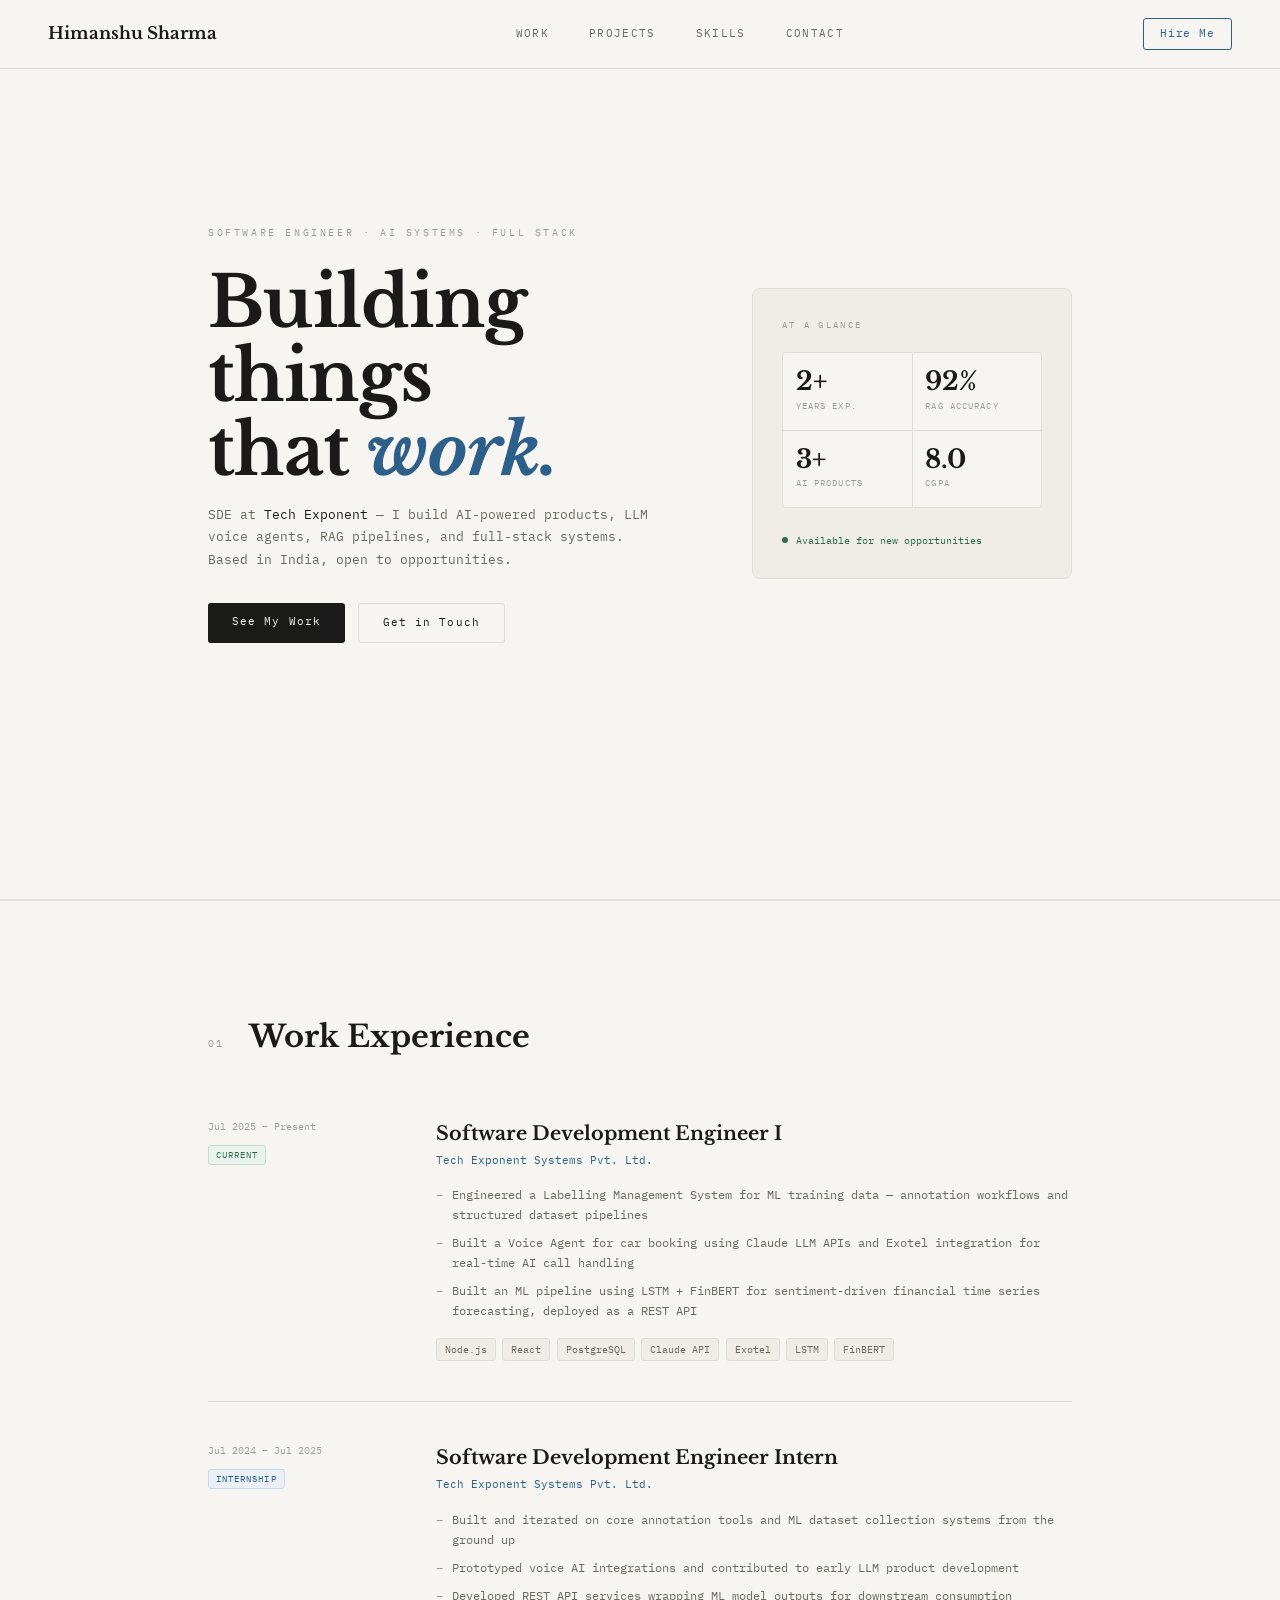
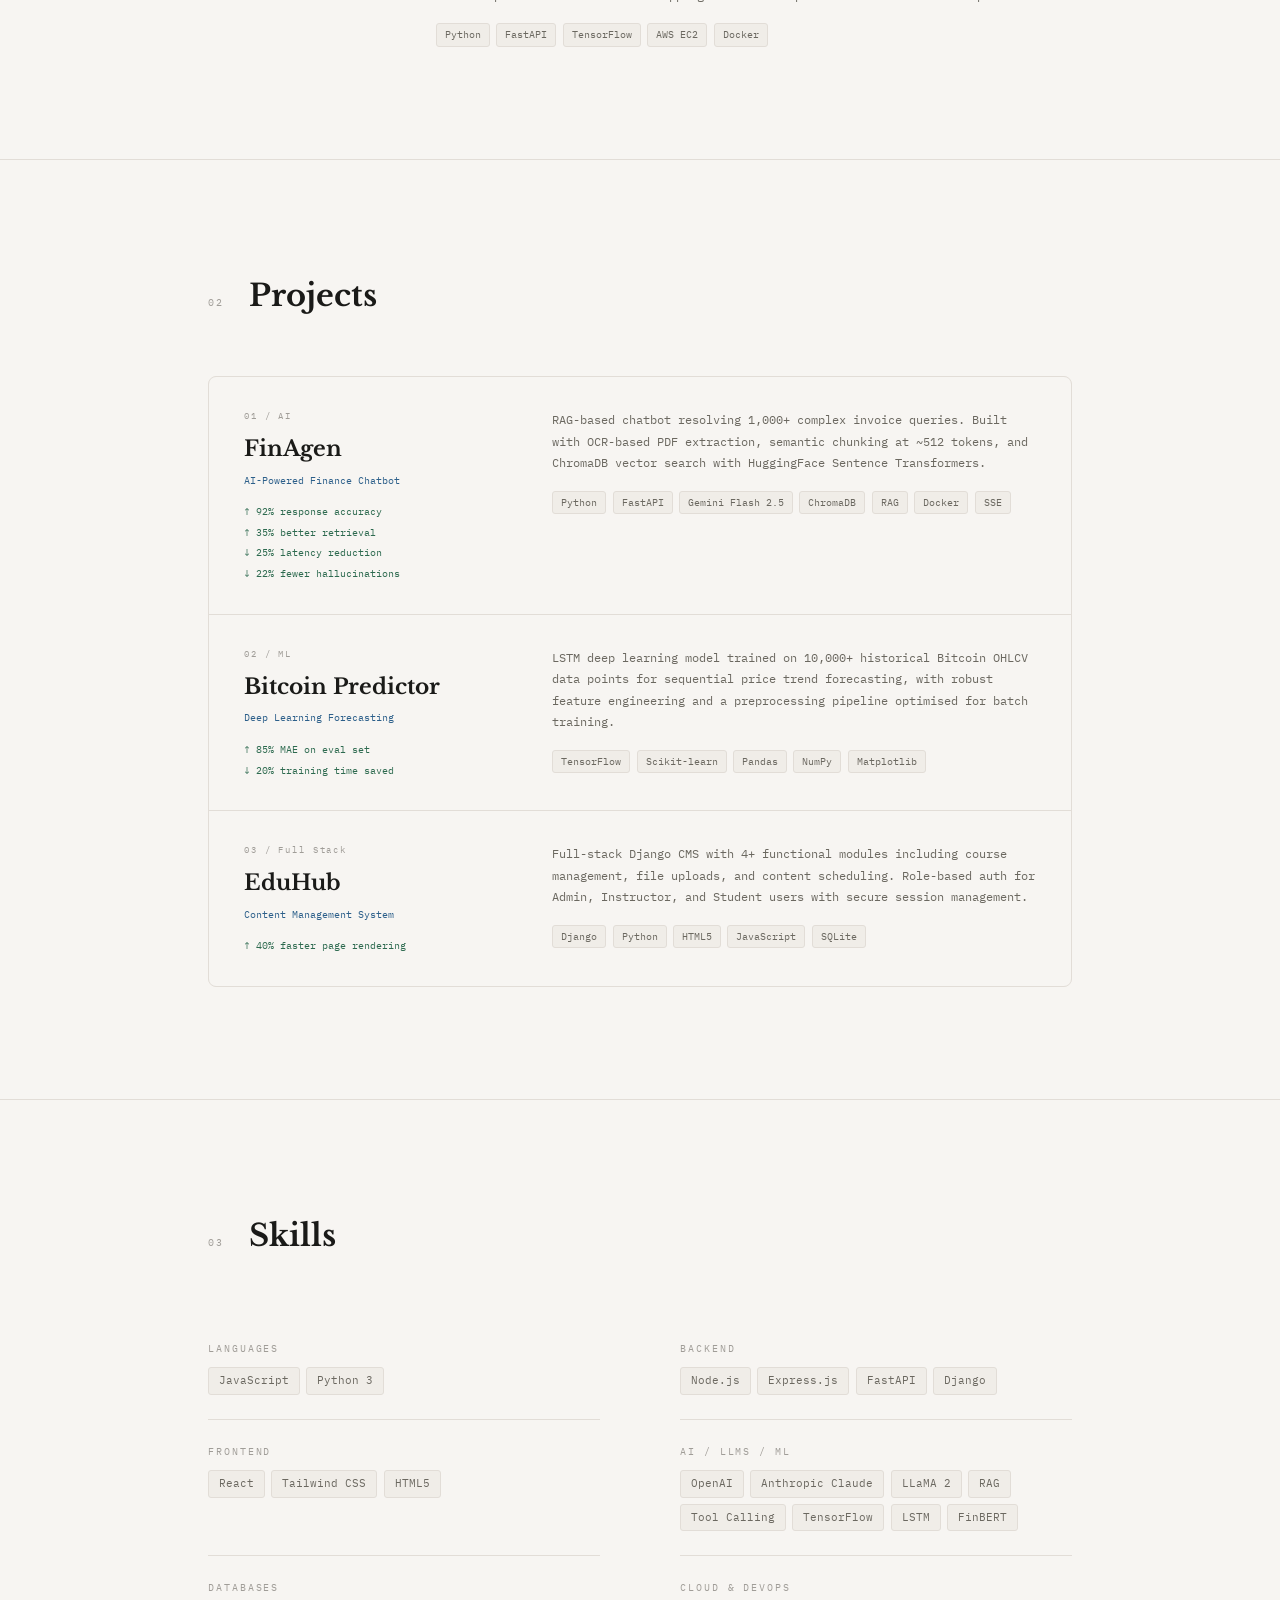
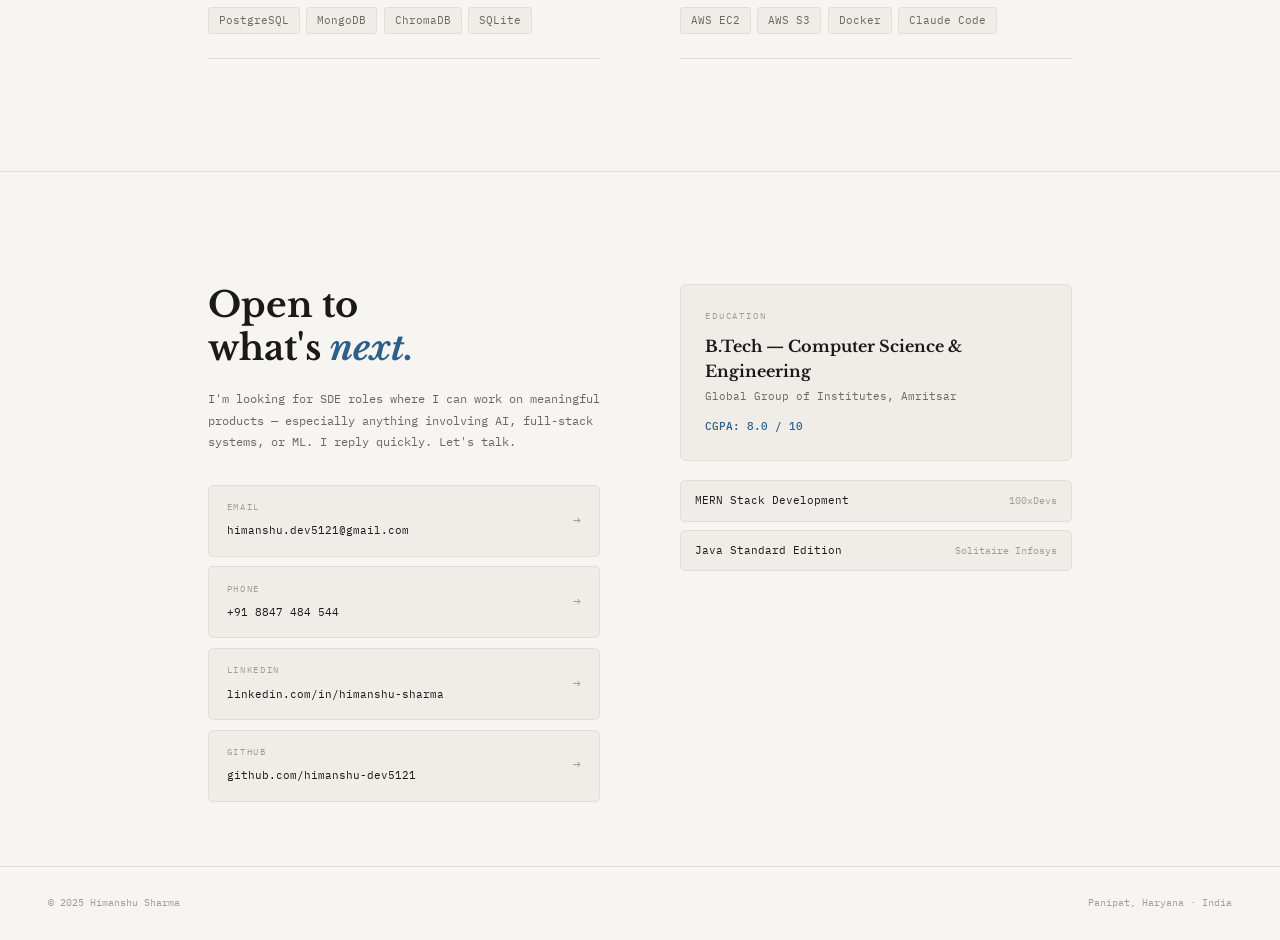
==== index.html @ 8fe8e97a "portfolio-test-release" ====
<!DOCTYPE html>
<html lang="en">
<head>
  <meta charset="UTF-8">
  <meta name="viewport" content="width=device-width, initial-scale=1.0">
  <title>Himanshu Sharma — Software Engineer</title>
  <meta name="description" content="SDE specialising in AI systems, LLM voice agents, RAG pipelines, and full-stack engineering. Based in India.">

  <!--
    ============================================================
    Stylesheets — loaded in dependency order:
      1. base.css       — tokens, reset, shared utilities
      2. animations.css — scroll-reveal
      3. nav.css
      4. hero.css
      5. experience.css
      6. projects.css
      7. skills.css
      8. contact.css    — contact section + footer
      9. responsive.css — mobile overrides (always last)
    ============================================================
  -->
  <link rel="stylesheet" href="css/base.css">
  <link rel="stylesheet" href="css/animations.css">
  <link rel="stylesheet" href="css/nav.css">
  <link rel="stylesheet" href="css/hero.css">
  <link rel="stylesheet" href="css/experience.css">
  <link rel="stylesheet" href="css/projects.css">
  <link rel="stylesheet" href="css/skills.css">
  <link rel="stylesheet" href="css/contact.css">
  <link rel="stylesheet" href="css/responsive.css">
</head>
<body>

  <!--
    ============================================================
    Page sections — each lives in its own file under sections/.
    To add or remove a section, comment out the include below
    and delete (or archive) the corresponding file.
    ============================================================
  -->

  <!-- Navigation -->
  <!-- #include sections/nav.html -->
  <nav>
    <a href="#" class="logo">Himanshu Sharma</a>
    <div class="nav-links">
      <a href="#experience">Work</a>
      <a href="#projects">Projects</a>
      <a href="#skills">Skills</a>
      <a href="#contact">Contact</a>
    </div>
    <a href="mailto:himanshu.dev5121@gmail.com" class="nav-hire">Hire Me</a>
  </nav>

  <!-- Hero -->
  <!-- #include sections/hero.html -->
  <section id="hero">
    <div class="wrap">
      <div class="hero-grid">
        <div class="hero-left">
          <div class="hero-tag">Software Engineer · AI Systems · Full Stack</div>
          <h1 class="hero-name">
            Building things<br>
            that <em>work.</em>
          </h1>
          <p class="hero-role">
            SDE at <span>Tech Exponent</span> — I build AI-powered products,
            LLM voice agents, RAG pipelines, and full-stack systems.
            Based in India, open to opportunities.
          </p>
          <div class="hero-actions">
            <a href="#projects" class="btn-fill">See My Work</a>
            <a href="#contact"  class="btn-line">Get in Touch</a>
          </div>
        </div>
        <div class="hero-right">
          <div class="hero-card">
            <div class="hc-label">At a glance</div>
            <div class="hc-stats">
              <div class="hc-stat"><div class="hc-num">2+</div><div class="hc-desc">Years Exp.</div></div>
              <div class="hc-stat"><div class="hc-num">92%</div><div class="hc-desc">RAG Accuracy</div></div>
              <div class="hc-stat"><div class="hc-num">3+</div><div class="hc-desc">AI Products</div></div>
              <div class="hc-stat"><div class="hc-num">8.0</div><div class="hc-desc">CGPA</div></div>
            </div>
            <div class="hc-status"><div class="hc-dot"></div>Available for new opportunities</div>
          </div>
        </div>
      </div>
    </div>
  </section>

  <!-- Experience -->
  <!-- #include sections/experience.html -->
  <section id="experience">
    <div class="wrap">
      <div class="section-header reveal">
        <span class="s-num">01</span>
        <h2 class="s-title">Work Experience</h2>
      </div>
      <div class="exp-list">

        <div class="exp-item reveal">
          <div class="exp-left">
            <div class="exp-period">Jul 2025 – Present</div>
            <span class="exp-badge badge-now">Current</span>
          </div>
          <div class="exp-right">
            <div class="exp-role">Software Development Engineer I</div>
            <div class="exp-company">Tech Exponent Systems Pvt. Ltd.</div>
            <ul class="exp-points">
              <li>Engineered a Labelling Management System for ML training data — annotation workflows and structured dataset pipelines</li>
              <li>Built a Voice Agent for car booking using Claude LLM APIs and Exotel integration for real-time AI call handling</li>
              <li>Built an ML pipeline using LSTM + FinBERT for sentiment-driven financial time series forecasting, deployed as a REST API</li>
            </ul>
            <div class="tag-row">
              <span class="tag">Node.js</span><span class="tag">React</span><span class="tag">PostgreSQL</span>
              <span class="tag">Claude API</span><span class="tag">Exotel</span><span class="tag">LSTM</span><span class="tag">FinBERT</span>
            </div>
          </div>
        </div>

        <div class="exp-item reveal">
          <div class="exp-left">
            <div class="exp-period">Jul 2024 – Jul 2025</div>
            <span class="exp-badge badge-prev">Internship</span>
          </div>
          <div class="exp-right">
            <div class="exp-role">Software Development Engineer Intern</div>
            <div class="exp-company">Tech Exponent Systems Pvt. Ltd.</div>
            <ul class="exp-points">
              <li>Built and iterated on core annotation tools and ML dataset collection systems from the ground up</li>
              <li>Prototyped voice AI integrations and contributed to early LLM product development</li>
              <li>Developed REST API services wrapping ML model outputs for downstream consumption</li>
            </ul>
            <div class="tag-row">
              <span class="tag">Python</span><span class="tag">FastAPI</span><span class="tag">TensorFlow</span>
              <span class="tag">AWS EC2</span><span class="tag">Docker</span>
            </div>
          </div>
        </div>

      </div>
    </div>
  </section>

  <!-- Projects -->
  <!-- #include sections/projects.html -->
  <section id="projects">
    <div class="wrap">
      <div class="section-header reveal">
        <span class="s-num">02</span>
        <h2 class="s-title">Projects</h2>
      </div>
      <div class="proj-list reveal">

        <div class="proj-item">
          <div class="proj-left">
            <div class="proj-num">01 / AI</div>
            <div class="proj-name">FinAgen</div>
            <div class="proj-type">AI-Powered Finance Chatbot</div>
            <div class="proj-metrics">
              <div class="metric">92% response accuracy</div>
              <div class="metric">35% better retrieval</div>
              <div class="metric down">25% latency reduction</div>
              <div class="metric down">22% fewer hallucinations</div>
            </div>
          </div>
          <div class="proj-right">
            <p class="proj-desc">RAG-based chatbot resolving 1,000+ complex invoice queries. Built with OCR-based PDF extraction, semantic chunking at ~512 tokens, and ChromaDB vector search with HuggingFace Sentence Transformers.</p>
            <div class="tag-row">
              <span class="tag">Python</span><span class="tag">FastAPI</span><span class="tag">Gemini Flash 2.5</span>
              <span class="tag">ChromaDB</span><span class="tag">RAG</span><span class="tag">Docker</span><span class="tag">SSE</span>
            </div>
          </div>
        </div>

        <div class="proj-item">
          <div class="proj-left">
            <div class="proj-num">02 / ML</div>
            <div class="proj-name">Bitcoin Predictor</div>
            <div class="proj-type">Deep Learning Forecasting</div>
            <div class="proj-metrics">
              <div class="metric">85% MAE on eval set</div>
              <div class="metric down">20% training time saved</div>
            </div>
          </div>
          <div class="proj-right">
            <p class="proj-desc">LSTM deep learning model trained on 10,000+ historical Bitcoin OHLCV data points for sequential price trend forecasting, with robust feature engineering and a preprocessing pipeline optimised for batch training.</p>
            <div class="tag-row">
              <span class="tag">TensorFlow</span><span class="tag">Scikit-learn</span>
              <span class="tag">Pandas</span><span class="tag">NumPy</span><span class="tag">Matplotlib</span>
            </div>
          </div>
        </div>

        <div class="proj-item">
          <div class="proj-left">
            <div class="proj-num">03 / Full Stack</div>
            <div class="proj-name">EduHub</div>
            <div class="proj-type">Content Management System</div>
            <div class="proj-metrics">
              <div class="metric">40% faster page rendering</div>
            </div>
          </div>
          <div class="proj-right">
            <p class="proj-desc">Full-stack Django CMS with 4+ functional modules including course management, file uploads, and content scheduling. Role-based auth for Admin, Instructor, and Student users with secure session management.</p>
            <div class="tag-row">
              <span class="tag">Django</span><span class="tag">Python</span>
              <span class="tag">HTML5</span><span class="tag">JavaScript</span><span class="tag">SQLite</span>
            </div>
          </div>
        </div>

      </div>
    </div>
  </section>

  <!-- Skills -->
  <!-- #include sections/skills.html -->
  <section id="skills">
    <div class="wrap">
      <div class="section-header reveal">
        <span class="s-num">03</span>
        <h2 class="s-title">Skills</h2>
      </div>
      <div class="skills-grid reveal">
        <div class="skill-group">
          <div class="sg-cat">Languages</div>
          <div class="sg-items"><span class="sg-item">JavaScript</span><span class="sg-item">Python 3</span></div>
        </div>
        <div class="skill-group">
          <div class="sg-cat">Backend</div>
          <div class="sg-items"><span class="sg-item">Node.js</span><span class="sg-item">Express.js</span><span class="sg-item">FastAPI</span><span class="sg-item">Django</span></div>
        </div>
        <div class="skill-group">
          <div class="sg-cat">Frontend</div>
          <div class="sg-items"><span class="sg-item">React</span><span class="sg-item">Tailwind CSS</span><span class="sg-item">HTML5</span></div>
        </div>
        <div class="skill-group">
          <div class="sg-cat">AI / LLMs / ML</div>
          <div class="sg-items"><span class="sg-item">OpenAI</span><span class="sg-item">Anthropic Claude</span><span class="sg-item">LLaMA 2</span><span class="sg-item">RAG</span><span class="sg-item">Tool Calling</span><span class="sg-item">TensorFlow</span><span class="sg-item">LSTM</span><span class="sg-item">FinBERT</span></div>
        </div>
        <div class="skill-group">
          <div class="sg-cat">Databases</div>
          <div class="sg-items"><span class="sg-item">PostgreSQL</span><span class="sg-item">MongoDB</span><span class="sg-item">ChromaDB</span><span class="sg-item">SQLite</span></div>
        </div>
        <div class="skill-group">
          <div class="sg-cat">Cloud &amp; DevOps</div>
          <div class="sg-items"><span class="sg-item">AWS EC2</span><span class="sg-item">AWS S3</span><span class="sg-item">Docker</span><span class="sg-item">Claude Code</span></div>
        </div>
      </div>
    </div>
  </section>

  <!-- Contact -->
  <!-- #include sections/contact.html -->
  <section id="contact">
    <div class="wrap">
      <div class="contact-grid">

        <div class="contact-left reveal">
          <h2>Open to<br>what's <em>next.</em></h2>
          <p>I'm looking for SDE roles where I can work on meaningful products — especially anything involving AI, full-stack systems, or ML. I reply quickly. Let's talk.</p>
          <div class="contact-links">
            <a href="mailto:himanshu.dev5121@gmail.com" class="clink">
              <div class="clink-left"><div><span class="clink-label">Email</span><span class="clink-val">himanshu.dev5121@gmail.com</span></div></div>
              <span class="clink-arr">→</span>
            </a>
            <a href="tel:+918847484544" class="clink">
              <div class="clink-left"><div><span class="clink-label">Phone</span><span class="clink-val">+91 8847 484 544</span></div></div>
              <span class="clink-arr">→</span>
            </a>
            <a href="https://linkedin.com/in/himanshu-sharma" target="_blank" rel="noopener" class="clink">
              <div class="clink-left"><div><span class="clink-label">LinkedIn</span><span class="clink-val">linkedin.com/in/himanshu-sharma</span></div></div>
              <span class="clink-arr">→</span>
            </a>
            <a href="https://github.com/himanshu-dev5121" target="_blank" rel="noopener" class="clink">
              <div class="clink-left"><div><span class="clink-label">GitHub</span><span class="clink-val">github.com/himanshu-dev5121</span></div></div>
              <span class="clink-arr">→</span>
            </a>
          </div>
        </div>

        <div class="contact-right reveal">
          <div class="edu-block">
            <div class="edu-tag">Education</div>
            <div class="edu-deg">B.Tech — Computer Science &amp; Engineering</div>
            <div class="edu-inst">Global Group of Institutes, Amritsar</div>
            <div class="edu-gpa">CGPA: 8.0 / 10</div>
          </div>
          <div class="certs">
            <div class="cert"><span class="cert-name">MERN Stack Development</span><span class="cert-org">100xDevs</span></div>
            <div class="cert"><span class="cert-name">Java Standard Edition</span><span class="cert-org">Solitaire Infosys</span></div>
          </div>
        </div>

      </div>
    </div>
  </section>

  <!-- Footer -->
  <footer>
    <span class="footer-l">© 2025 Himanshu Sharma</span>
    <span class="footer-r">Panipat, Haryana · India</span>
  </footer>

  <!--
    ============================================================
    Scripts — deferred so they run after DOM is parsed.
    Add new modules here as <script defer src="js/..."></script>
    ============================================================
  -->
  <script defer src="js/scroll-reveal.js"></script>

</body>
</html>
---- css/base.css ----
/* ============================================================
   base.css — CSS custom properties, reset, typography base
   ============================================================ */

@import url('https://fonts.googleapis.com/css2?family=Libre+Baskerville:ital,wght@0,400;0,700;1,400&family=IBM+Plex+Mono:wght@300;400;500&display=swap');

/* ── TOKENS ── */
:root {
  /* Palette */
  --bg:           #f7f5f2;
  --surface:      #f0ede8;
  --border:       #e2ddd7;
  --text:         #1a1a18;
  --text-mid:     #6b6860;
  --text-dim:     #a09d98;
  --accent:       #2c5f8a;
  --accent-light: #eaf0f6;
  --green:        #2d6a4f;

  /* Typography */
  --serif: 'Libre Baskerville', Georgia, serif;
  --mono:  'IBM Plex Mono', monospace;
}

/* ── RESET ── */
*, *::before, *::after {
  margin: 0;
  padding: 0;
  box-sizing: border-box;
}

/* ── BASE ── */
html {
  scroll-behavior: smooth;
}

body {
  background:  var(--bg);
  color:       var(--text);
  font-family: var(--mono);
  font-size:   15px;
  line-height: 1.6;
}

/* ── SHARED LAYOUT ── */
.wrap {
  max-width: 960px;
  margin:    0 auto;
  padding:   0 3rem;
}

section {
  padding: 7rem 0;
}

section + section {
  border-top: 1px solid var(--border);
}

/* ── SHARED SECTION HEADER ── */
.section-header {
  display:       flex;
  align-items:   baseline;
  gap:           1.5rem;
  margin-bottom: 3.5rem;
}

.s-num {
  font-size:      0.6rem;
  color:          var(--text-dim);
  letter-spacing: 0.25em;
}

.s-title {
  font-family: var(--serif);
  font-size:   1.9rem;
  font-weight: 700;
  color:       var(--text);
}

/* ── SHARED TAGS ── */
.tag-row {
  display:    flex;
  flex-wrap:  wrap;
  gap:        0.4rem;
  margin-top: 1.1rem;
}

.tag {
  font-size:    0.6rem;
  padding:      3px 8px;
  background:   var(--surface);
  border:       1px solid var(--border);
  border-radius: 3px;
  color:        var(--text-mid);
}

/* ── SHARED BUTTONS ── */
.btn-fill {
  background:     var(--text);
  color:          var(--bg);
  padding:        0.65rem 1.5rem;
  font-family:    var(--mono);
  font-size:      0.68rem;
  letter-spacing: 0.1em;
  border:         none;
  border-radius:  3px;
  cursor:         pointer;
  text-decoration: none;
  transition:     opacity 0.2s;
}

.btn-fill:hover { opacity: 0.8; }

.btn-line {
  background:     transparent;
  color:          var(--text);
  padding:        0.65rem 1.5rem;
  font-family:    var(--mono);
  font-size:      0.68rem;
  letter-spacing: 0.1em;
  border:         1px solid var(--border);
  border-radius:  3px;
  cursor:         pointer;
  text-decoration: none;
  transition:     border-color 0.2s;
}

.btn-line:hover { border-color: var(--text); }
---- css/animations.css ----
/* ============================================================
   animations.css — Scroll-reveal and transition utilities
   ============================================================ */

/* ── REVEAL ON SCROLL ── */
/* Initial hidden state — added in HTML via class="reveal" */
.reveal {
  opacity:    0;
  transform:  translateY(16px);
  transition: opacity 0.55s ease, transform 0.55s ease;
}

/* JS adds .show when element enters viewport */
.reveal.show {
  opacity:   1;
  transform: none;
}
---- css/nav.css ----
/* ============================================================
   nav.css — Fixed top navigation bar
   ============================================================ */

nav {
  position:        fixed;
  top:             0;
  left:            0;
  right:           0;
  z-index:         100;
  background:      rgba(247, 245, 242, 0.92);
  backdrop-filter: blur(8px);
  border-bottom:   1px solid var(--border);
  display:         flex;
  align-items:     center;
  justify-content: space-between;
  padding:         1.1rem 3rem;
}

.logo {
  font-family:     var(--serif);
  font-size:       1.05rem;
  font-weight:     700;
  color:           var(--text);
  text-decoration: none;
}

.nav-links {
  display:     flex;
  gap:         2.5rem;
  align-items: center;
}

.nav-links a {
  font-size:       0.7rem;
  color:           var(--text-mid);
  text-decoration: none;
  letter-spacing:  0.12em;
  text-transform:  uppercase;
  transition:      color 0.2s;
}

.nav-links a:hover { color: var(--text); }

.nav-hire {
  font-size:       0.7rem;
  color:           var(--accent);
  border:          1px solid var(--accent);
  padding:         0.4rem 1rem;
  border-radius:   3px;
  text-decoration: none;
  letter-spacing:  0.08em;
  transition:      all 0.2s;
}

.nav-hire:hover {
  background: var(--accent);
  color:      white;
}
---- css/hero.css ----
/* ============================================================
   hero.css — Full-viewport hero section
   ============================================================ */

#hero {
  min-height:   100vh;
  display:      flex;
  align-items:  center;
  padding-top:  5rem;
  border-bottom: 1px solid var(--border);
}

.hero-grid {
  display:               grid;
  grid-template-columns: 1fr 320px;
  gap:                   5rem;
  align-items:           center;
  width:                 100%;
}

/* ── LEFT ── */
.hero-tag {
  font-size:      0.65rem;
  letter-spacing: 0.25em;
  color:          var(--text-dim);
  text-transform: uppercase;
  margin-bottom:  1.6rem;
}

.hero-name {
  font-family:    var(--serif);
  font-size:      clamp(2.8rem, 5.5vw, 4.5rem);
  font-weight:    700;
  line-height:    1.05;
  letter-spacing: -0.01em;
  margin-bottom:  1rem;
}

.hero-name em {
  font-style: italic;
  color:      var(--accent);
}

.hero-role {
  font-size:     0.82rem;
  color:         var(--text-mid);
  margin-bottom: 2rem;
  line-height:   1.7;
  max-width:     440px;
}

.hero-role span { color: var(--text); }

.hero-actions {
  display: flex;
  gap:     0.8rem;
}

/* ── RIGHT CARD ── */
.hero-card {
  background:    var(--surface);
  border:        1px solid var(--border);
  border-radius: 8px;
  padding:       1.8rem;
}

.hc-label {
  font-size:      0.58rem;
  letter-spacing: 0.25em;
  text-transform: uppercase;
  color:          var(--text-dim);
  margin-bottom:  1.2rem;
}

.hc-stats {
  display:               grid;
  grid-template-columns: 1fr 1fr;
  gap:                   1px;
  background:            var(--border);
  border:                1px solid var(--border);
  border-radius:         4px;
  overflow:              hidden;
  margin-bottom:         1.5rem;
}

.hc-stat {
  background: var(--bg);
  padding:    1rem 0.8rem;
}

.hc-num {
  font-family: var(--serif);
  font-size:   1.6rem;
  font-weight: 700;
  color:       var(--text);
  line-height: 1;
}

.hc-desc {
  font-size:      0.58rem;
  color:          var(--text-dim);
  letter-spacing: 0.12em;
  text-transform: uppercase;
  margin-top:     0.25rem;
}

.hc-status {
  display:     flex;
  align-items: center;
  gap:         0.5rem;
  font-size:   0.65rem;
  color:       var(--green);
}

.hc-dot {
  width:         6px;
  height:        6px;
  border-radius: 50%;
  background:    var(--green);
  flex-shrink:   0;
}
---- css/experience.css ----
/* ============================================================
   experience.css — Work experience section
   ============================================================ */

.exp-list {
  display:        flex;
  flex-direction: column;
}

.exp-item {
  display:               grid;
  grid-template-columns: 180px 1fr;
  gap:                   3rem;
  padding:               2.5rem 0;
  border-bottom:         1px solid var(--border);
}

.exp-item:first-child { padding-top: 0; }

.exp-item:last-child {
  border-bottom:  none;
  padding-bottom: 0;
}

/* ── LEFT ── */
.exp-period {
  font-size:     0.65rem;
  color:         var(--text-dim);
  margin-bottom: 0.4rem;
}

.exp-badge {
  display:        inline-block;
  font-size:      0.55rem;
  padding:        2px 7px;
  border-radius:  3px;
  letter-spacing: 0.12em;
  text-transform: uppercase;
}

.badge-now {
  background: #eaf3ee;
  color:      var(--green);
  border:     1px solid #c3dece;
}

.badge-prev {
  background: var(--accent-light);
  color:      var(--accent);
  border:     1px solid #c8d9e8;
}

/* ── RIGHT ── */
.exp-role {
  font-family:   var(--serif);
  font-size:     1.2rem;
  font-weight:   700;
  margin-bottom: 0.2rem;
}

.exp-company {
  font-size:     0.7rem;
  color:         var(--accent);
  margin-bottom: 1rem;
}

.exp-points {
  list-style:     none;
  display:        flex;
  flex-direction: column;
  gap:            0.55rem;
}

.exp-points li {
  font-size:    0.74rem;
  color:        var(--text-mid);
  padding-left: 1rem;
  position:     relative;
  line-height:  1.65;
}

.exp-points li::before {
  content:  '–';
  position: absolute;
  left:     0;
  color:    var(--text-dim);
}
---- css/projects.css ----
/* ============================================================
   projects.css — Projects showcase section
   ============================================================ */

.proj-list {
  display:        flex;
  flex-direction: column;
  gap:            1px;
  background:     var(--border);
  border:         1px solid var(--border);
  border-radius:  8px;
  overflow:       hidden;
}

.proj-item {
  background:            var(--bg);
  padding:               2rem 2.2rem;
  display:               grid;
  grid-template-columns: 260px 1fr;
  gap:                   3rem;
  align-items:           start;
  transition:            background 0.2s;
  cursor:                default;
}

.proj-item:hover { background: var(--surface); }

/* ── LEFT ── */
.proj-num {
  font-size:      0.58rem;
  color:          var(--text-dim);
  letter-spacing: 0.2em;
  margin-bottom:  0.5rem;
}

.proj-name {
  font-family:   var(--serif);
  font-size:     1.35rem;
  font-weight:   700;
  margin-bottom: 0.3rem;
}

.proj-type {
  font-size:     0.65rem;
  color:         var(--accent);
  margin-bottom: 1rem;
}

.proj-metrics {
  display:        flex;
  flex-direction: column;
  gap:            0.3rem;
}

.metric {
  font-size: 0.62rem;
  color:     var(--green);
}

.metric::before     { content: '↑ '; }
.metric.down::before { content: '↓ '; }

/* ── RIGHT ── */
.proj-desc {
  font-size:     0.76rem;
  color:         var(--text-mid);
  line-height:   1.75;
  margin-bottom: 1rem;
}
---- css/skills.css ----
/* ============================================================
   skills.css — Skills grid section
   ============================================================ */

.skills-grid {
  display:               grid;
  grid-template-columns: 1fr 1fr;
  gap:                   0 5rem;
}

.skill-group {
  padding:       1.5rem 0;
  border-bottom: 1px solid var(--border);
}

.sg-cat {
  font-size:      0.6rem;
  letter-spacing: 0.2em;
  text-transform: uppercase;
  color:          var(--text-dim);
  margin-bottom:  0.7rem;
}

.sg-items {
  display:   flex;
  flex-wrap: wrap;
  gap:       0.4rem;
}

.sg-item {
  font-size:     0.68rem;
  color:         var(--text-mid);
  padding:       4px 10px;
  background:    var(--surface);
  border:        1px solid var(--border);
  border-radius: 3px;
  transition:    color 0.2s, border-color 0.2s;
}

.sg-item:hover {
  color:        var(--text);
  border-color: var(--text-mid);
}
---- css/contact.css ----
/* ============================================================
   contact.css — Contact section & footer
   ============================================================ */

/* ── SECTION ── */
#contact { padding-bottom: 4rem; }

.contact-grid {
  display:               grid;
  grid-template-columns: 1fr 1fr;
  gap:                   5rem;
  align-items:           start;
}

/* ── LEFT ── */
.contact-left h2 {
  font-family:   var(--serif);
  font-size:     2.2rem;
  font-weight:   700;
  line-height:   1.2;
  margin-bottom: 1.2rem;
}

.contact-left h2 em {
  font-style: italic;
  color:       var(--accent);
}

.contact-left p {
  font-size:     0.75rem;
  color:         var(--text-mid);
  line-height:   1.8;
  margin-bottom: 2rem;
}

.contact-links {
  display:        flex;
  flex-direction: column;
  gap:            0.6rem;
}

.clink {
  display:         flex;
  align-items:     center;
  justify-content: space-between;
  padding:         0.9rem 1.1rem;
  background:      var(--surface);
  border:          1px solid var(--border);
  border-radius:   5px;
  text-decoration: none;
  color:           var(--text);
  transition:      border-color 0.2s;
}

.clink:hover { border-color: var(--text-mid); }

.clink-left {
  display:     flex;
  align-items: center;
  gap:         0.8rem;
}

.clink-label {
  font-size:      0.58rem;
  letter-spacing: 0.18em;
  text-transform: uppercase;
  color:          var(--text-dim);
  display:        block;
  margin-bottom:  0.15rem;
}

.clink-val {
  font-size: 0.7rem;
  color:     var(--text);
}

.clink-arr {
  font-size:  0.8rem;
  color:      var(--text-dim);
  transition: transform 0.2s, color 0.2s;
}

.clink:hover .clink-arr {
  color:     var(--accent);
  transform: translateX(3px);
}

/* ── RIGHT ── */
.edu-block {
  padding:       1.5rem;
  background:    var(--surface);
  border:        1px solid var(--border);
  border-radius: 6px;
  margin-bottom: 1.2rem;
}

.edu-tag {
  font-size:      0.58rem;
  letter-spacing: 0.2em;
  text-transform: uppercase;
  color:          var(--text-dim);
  margin-bottom:  0.6rem;
}

.edu-deg {
  font-family:   var(--serif);
  font-size:     1rem;
  font-weight:   700;
  margin-bottom: 0.2rem;
}

.edu-inst {
  font-size:     0.68rem;
  color:         var(--text-mid);
  margin-bottom: 0.8rem;
}

.edu-gpa {
  font-size:   0.68rem;
  color:       var(--accent);
  font-weight: 500;
}

.certs {
  display:        flex;
  flex-direction: column;
  gap:            0.5rem;
}

.cert {
  display:         flex;
  justify-content: space-between;
  align-items:     center;
  padding:         0.7rem 0.9rem;
  background:      var(--surface);
  border:          1px solid var(--border);
  border-radius:   5px;
}

.cert-name {
  font-size: 0.68rem;
  color:     var(--text);
}

.cert-org {
  font-size: 0.6rem;
  color:     var(--text-dim);
}

/* ── FOOTER ── */
footer {
  border-top:      1px solid var(--border);
  padding:         1.8rem 3rem;
  display:         flex;
  justify-content: space-between;
  align-items:     center;
  max-width:       100%;
}

.footer-l,
.footer-r {
  font-size: 0.62rem;
  color:     var(--text-dim);
}
---- css/responsive.css ----
/* ============================================================
   responsive.css — Mobile / small-screen overrides
   All breakpoints in one place for easy maintenance.
   ============================================================ */

@media (max-width: 800px) {

  /* Nav */
  nav { padding: 1rem 1.5rem; }

  /* Layout */
  .wrap { padding: 0 1.5rem; }

  /* Hero */
  .hero-grid { grid-template-columns: 1fr; }
  .hero-card { display: none; }

  /* Experience */
  .exp-item {
    grid-template-columns: 1fr;
    gap:                   0.8rem;
  }

  /* Projects */
  .proj-item {
    grid-template-columns: 1fr;
    gap:                   0.8rem;
  }

  /* Skills */
  .skills-grid { grid-template-columns: 1fr; }

  /* Contact */
  .contact-grid {
    grid-template-columns: 1fr;
    gap:                   3rem;
  }

  /* Footer */
  footer {
    padding:        1.5rem;
    flex-direction: column;
    gap:            0.4rem;
    text-align:     center;
  }
}
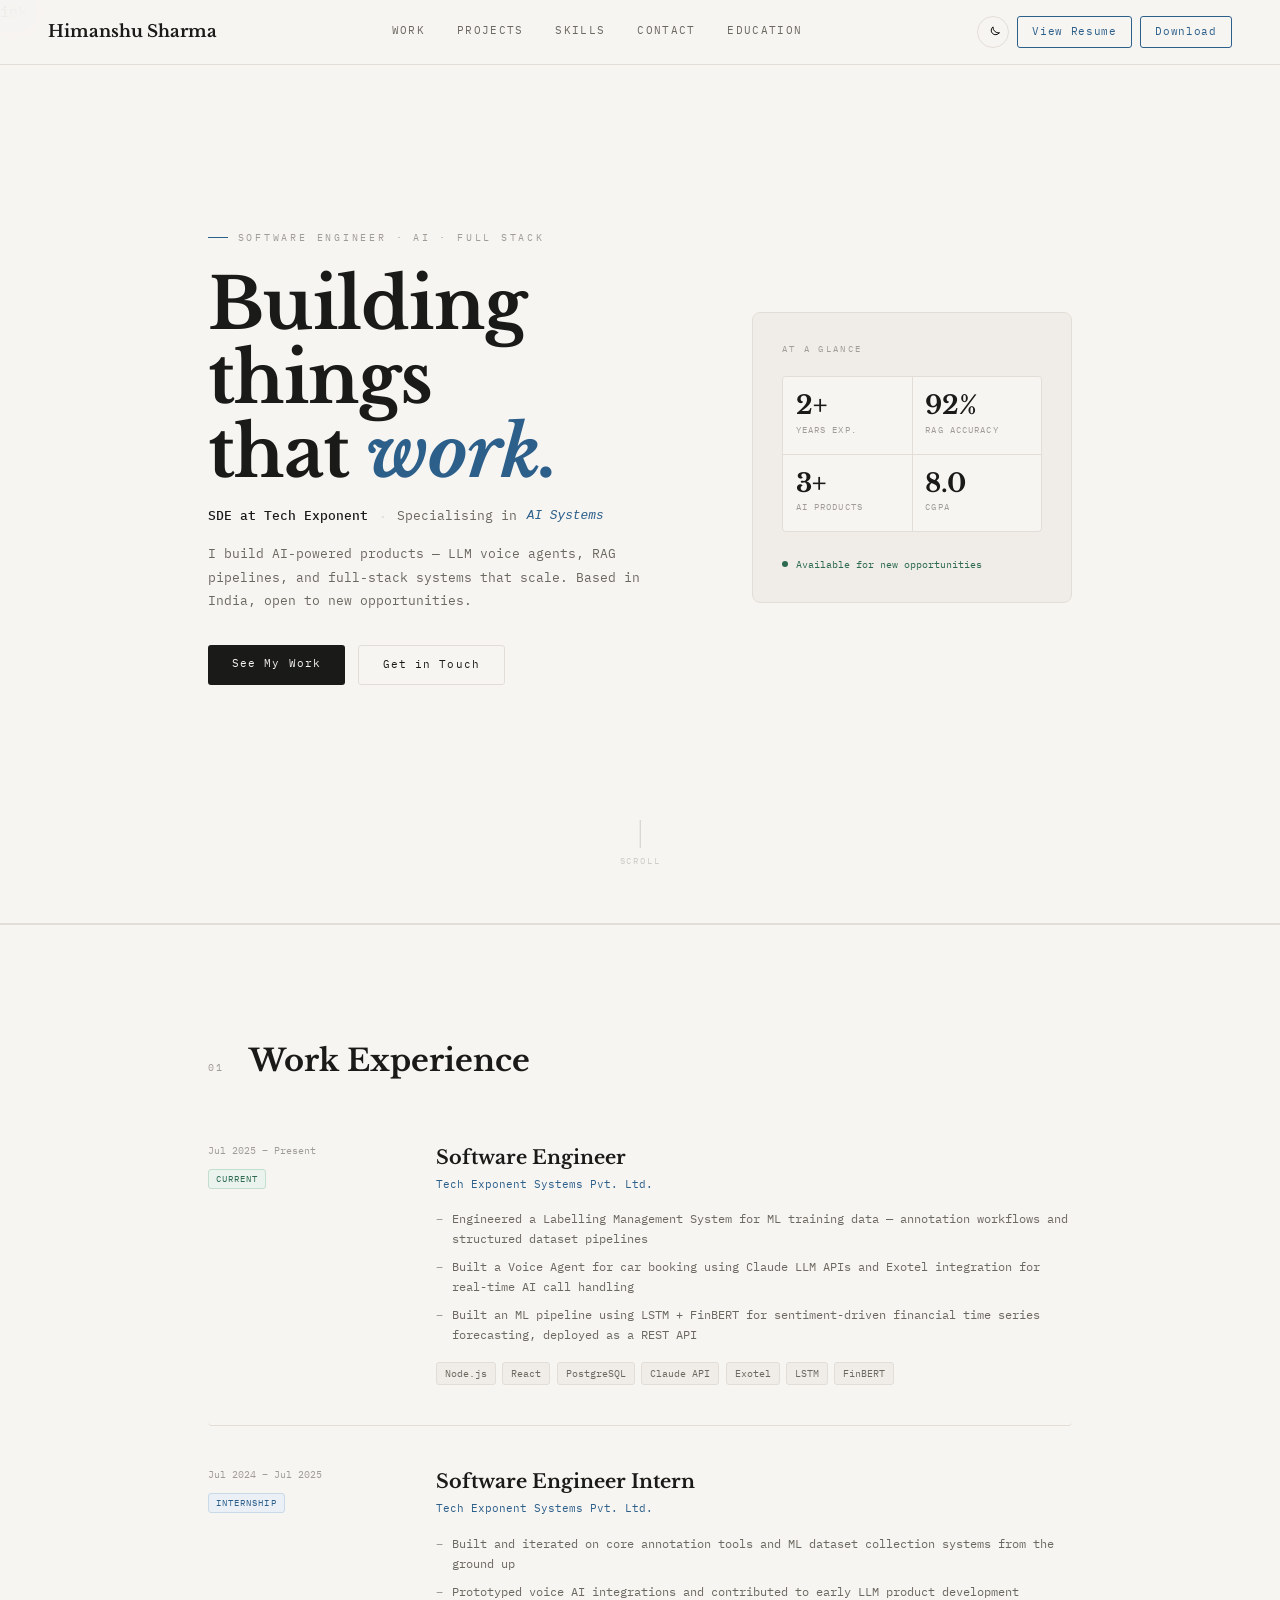
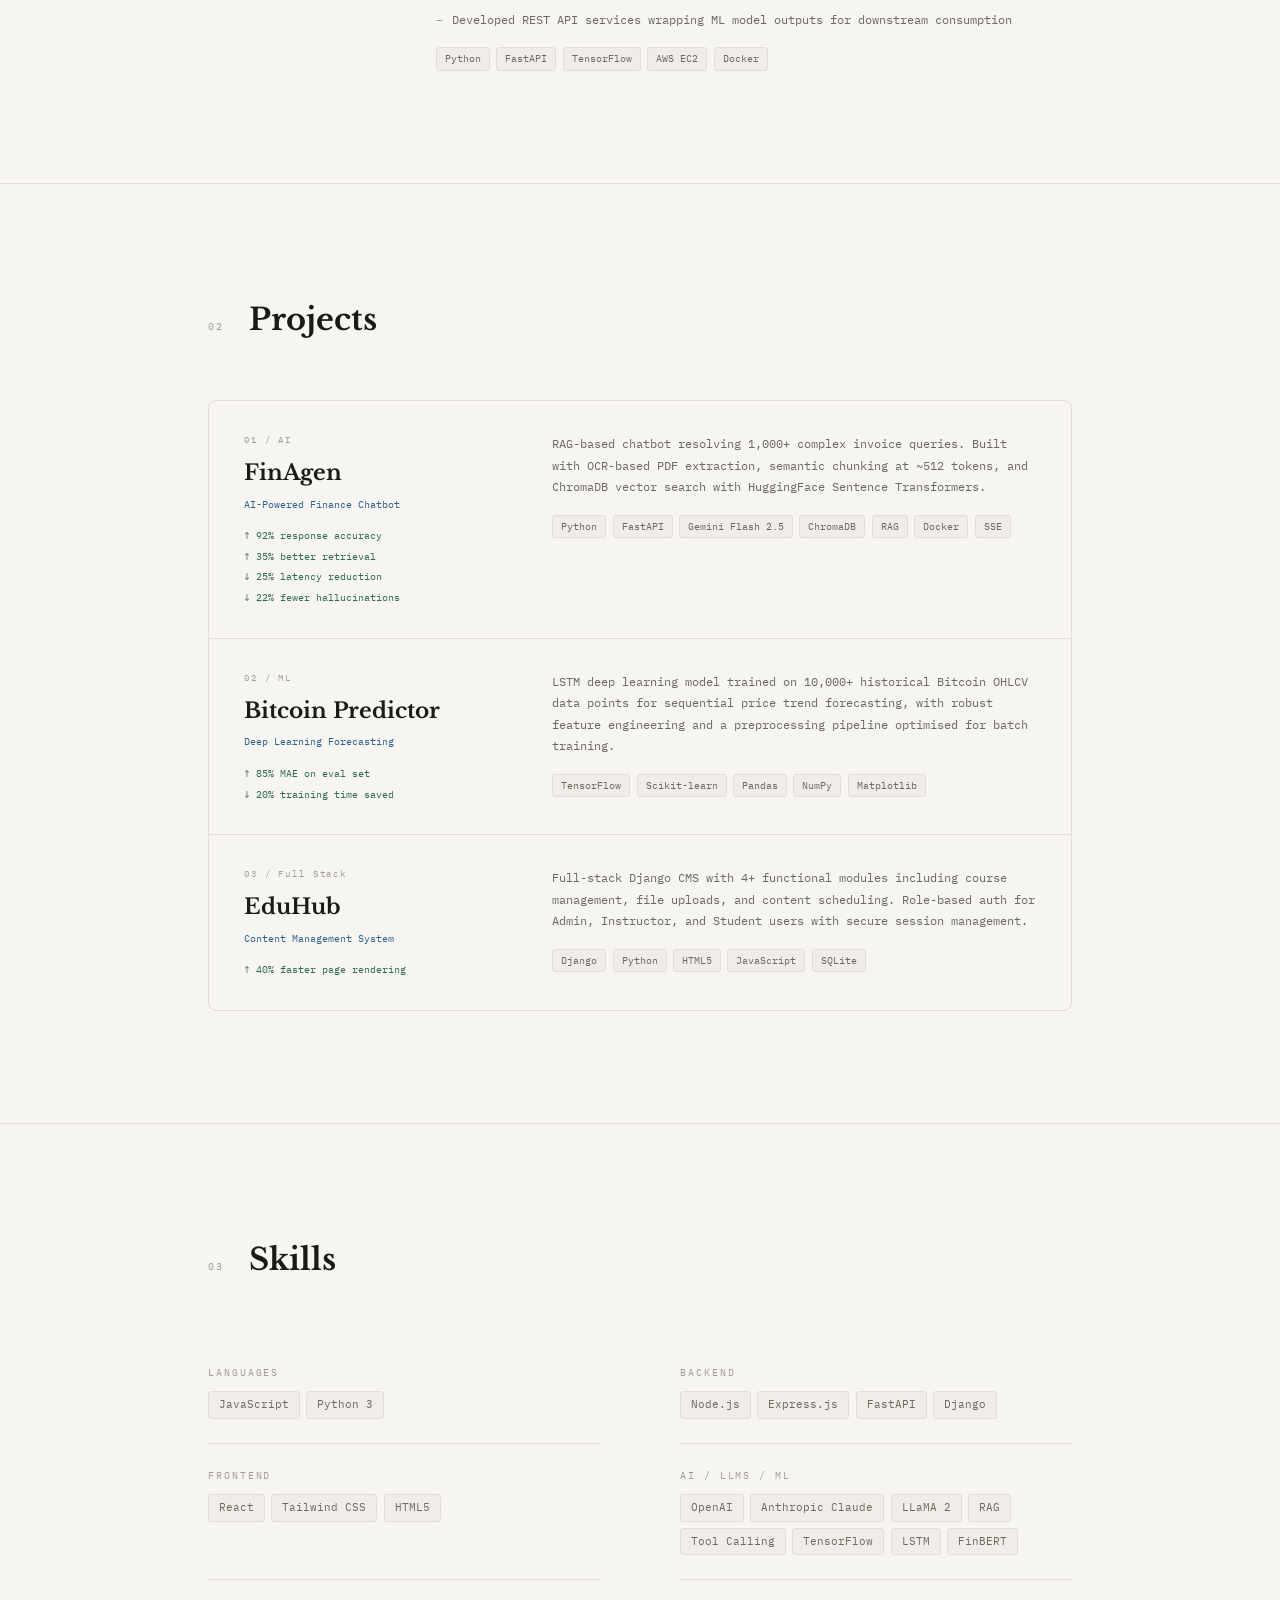
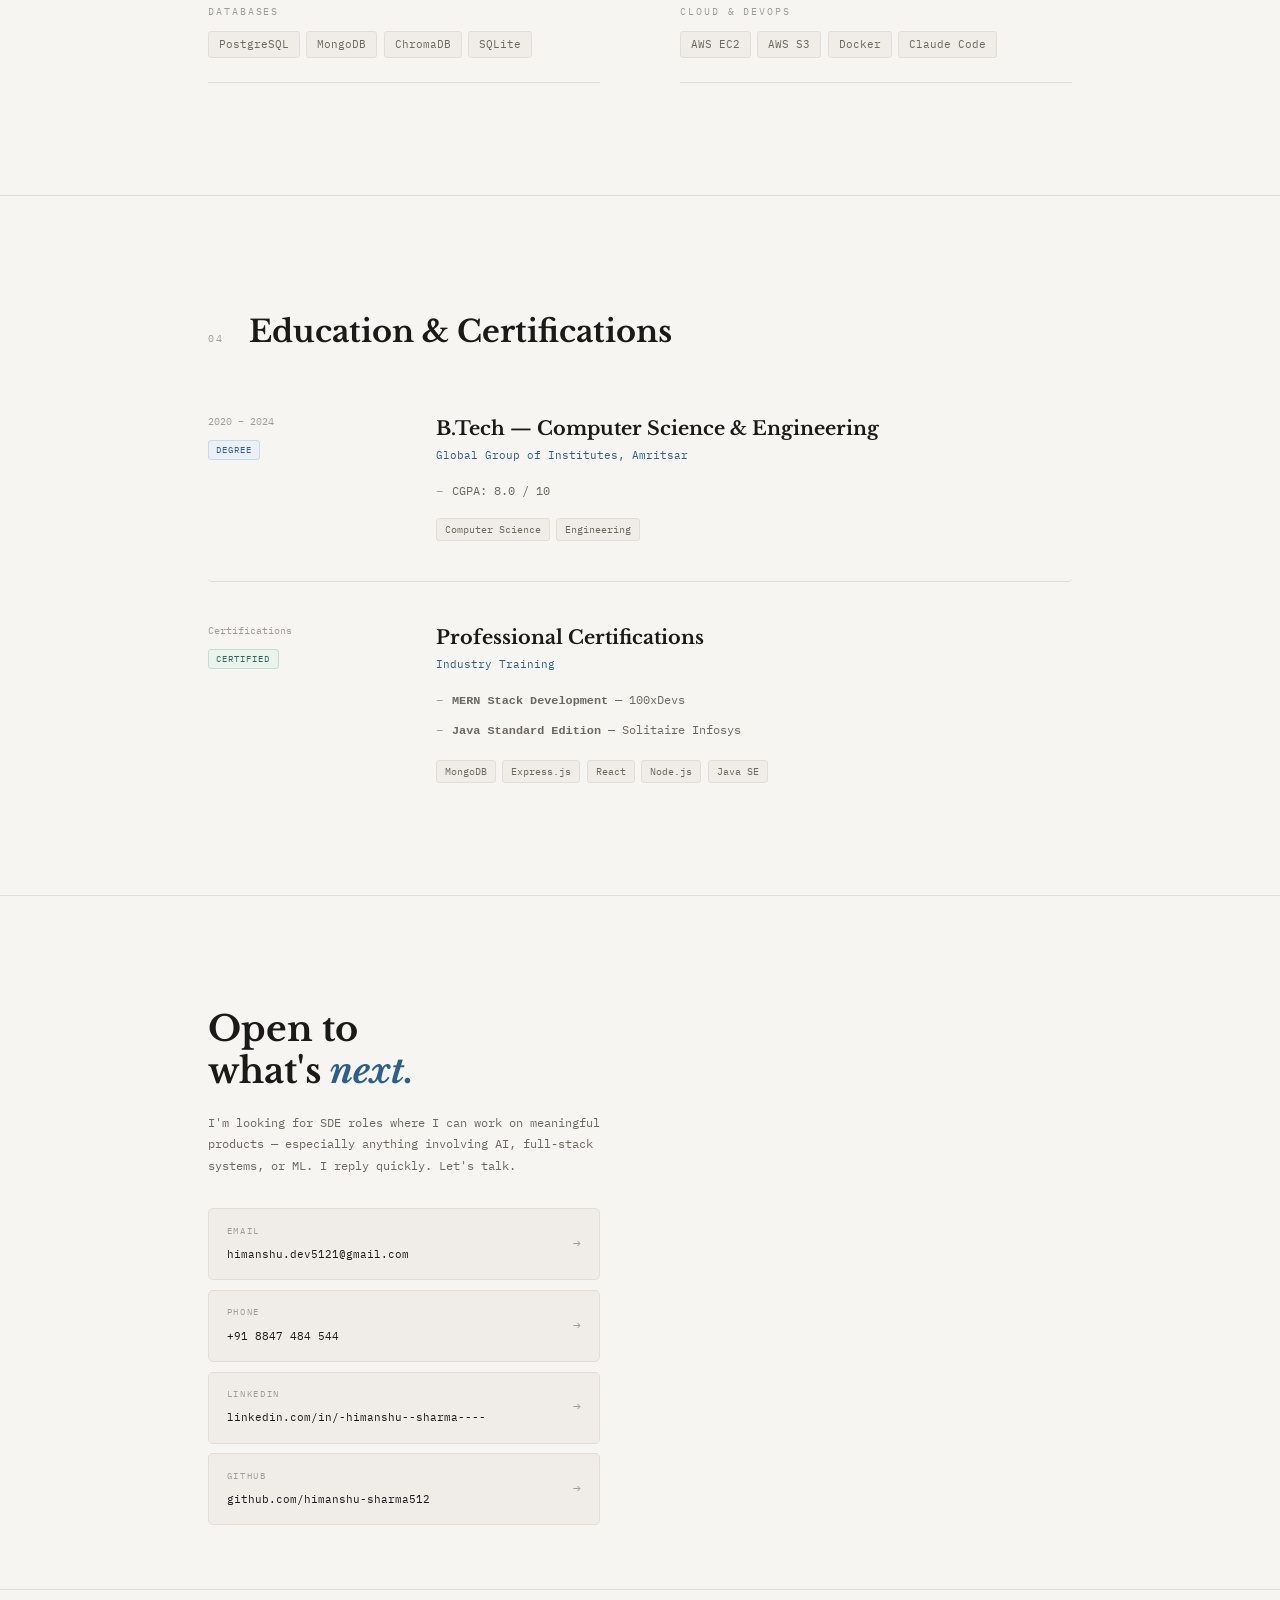
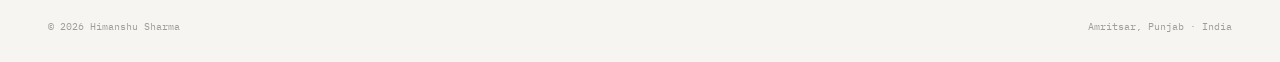
==== commit 1271be29: "separated education and certification section" ====
--- a/index.html
+++ b/index.html
@@ -3,27 +3,14 @@
 <head>
   <meta charset="UTF-8">
   <meta name="viewport" content="width=device-width, initial-scale=1.0">
-  <title>Himanshu Sharma — Software Engineer</title>
+  <!-- <link rel="icon" href="./assets/profile_img.jpeg" type="image/x-icon"> -->
+  <title>Himanshu Sharma — Portfolio</title>
   <meta name="description" content="SDE specialising in AI systems, LLM voice agents, RAG pipelines, and full-stack engineering. Based in India.">
 
-  <!--
-    ============================================================
-    Stylesheets — loaded in dependency order:
-      1. base.css       — tokens, reset, shared utilities
-      2. animations.css — scroll-reveal
-      3. nav.css
-      4. hero.css
-      5. experience.css
-      6. projects.css
-      7. skills.css
-      8. contact.css    — contact section + footer
-      9. responsive.css — mobile overrides (always last)
-    ============================================================
-  -->
   <link rel="stylesheet" href="css/base.css">
   <link rel="stylesheet" href="css/animations.css">
   <link rel="stylesheet" href="css/nav.css">
-  <link rel="stylesheet" href="css/hero.css">
+  <link rel="stylesheet" href="css/hero.css">ink
   <link rel="stylesheet" href="css/experience.css">
   <link rel="stylesheet" href="css/projects.css">
   <link rel="stylesheet" href="css/skills.css">
@@ -32,48 +19,85 @@
 </head>
 <body>
 
-  <!--
-    ============================================================
-    Page sections — each lives in its own file under sections/.
-    To add or remove a section, comment out the include below
-    and delete (or archive) the corresponding file.
-    ============================================================
-  -->
-
   <!-- Navigation -->
-  <!-- #include sections/nav.html -->
   <nav>
-    <a href="#" class="logo">Himanshu Sharma</a>
+    <a href="#" class="logo">
+      <span class="logo-full">Himanshu Sharma</span>
+      
+    </a>
+
     <div class="nav-links">
       <a href="#experience">Work</a>
       <a href="#projects">Projects</a>
       <a href="#skills">Skills</a>
       <a href="#contact">Contact</a>
-    </div>
-    <a href="mailto:himanshu.dev5121@gmail.com" class="nav-hire">Hire Me</a>
+      <a href="#education">Education</a>
+    </div>
+
+    <!-- Desktop actions -->
+    <div class="nav-actions">
+      <button class="dm-toggle" aria-label="Toggle dark mode">
+        <svg viewBox="0 0 24 24" xmlns="http://www.w3.org/2000/svg"></svg>
+      </button>
+      <a href="./assets/himanshu_sharma_se.pdf" target="_blank" rel="noopener" class="nav-hire">View Resume</a>
+      <a href="./assets/himanshu_sharma_se.pdf" download class="nav-hire">Download</a>
+    </div>
+
+    <!-- Mobile hamburger -->
+    <button class="nav-hamburger" aria-label="Open menu" aria-expanded="false">
+      <span></span>
+      <span></span>
+      <span></span>
+    </button>
   </nav>
 
+  <!-- Mobile dropdown menu -->
+  <div class="nav-mobile-menu" inert>
+    <a href="#experience">Work</a>
+    <a href="#projects">Projects</a>
+    <a href="#skills">Skills</a>
+    <a href="#contact">Contact</a>
+    <a href="#education">Education</a>
+    <div class="mobile-actions">
+      <a href="./assets/himanshu_sharma_se.pdf" target="_blank" rel="noopener" class="nav-hire">View Resume</a>
+      <a href="./assets/himanshu_sharma_se.pdf" download class="nav-hire">Download</a>
+      <button class="dm-toggle" aria-label="Toggle dark mode" style="flex-shrink:0;">
+        <svg viewBox="0 0 24 24" xmlns="http://www.w3.org/2000/svg"></svg>
+      </button>
+    </div>
+  </div>
+
   <!-- Hero -->
-  <!-- #include sections/hero.html -->
   <section id="hero">
     <div class="wrap">
       <div class="hero-grid">
         <div class="hero-left">
-          <div class="hero-tag">Software Engineer · AI Systems · Full Stack</div>
+          <div class="hero-tag">Software Engineer · AI · Full Stack</div>
+
           <h1 class="hero-name">
             Building things<br>
             that <em>work.</em>
           </h1>
+
+          <div class="hero-descriptor">
+            <strong>SDE at Tech Exponent</strong>
+            <span class="hero-descriptor-sep">·</span>
+            <span>Specialising in</span>
+            <span class="hero-rotating-word" style="color:var(--accent);font-style:italic;transition:opacity 0.25s ease,transform 0.25s ease;">AI Systems</span>
+          </div>
+
           <p class="hero-role">
-            SDE at <span>Tech Exponent</span> — I build AI-powered products,
-            LLM voice agents, RAG pipelines, and full-stack systems.
-            Based in India, open to opportunities.
+            I build AI-powered products — LLM voice agents, RAG pipelines,
+            and full-stack systems that scale.
+            Based in India, open to new opportunities.
           </p>
+
           <div class="hero-actions">
             <a href="#projects" class="btn-fill">See My Work</a>
             <a href="#contact"  class="btn-line">Get in Touch</a>
           </div>
         </div>
+
         <div class="hero-right">
           <div class="hero-card">
             <div class="hc-label">At a glance</div>
@@ -88,10 +112,15 @@
         </div>
       </div>
     </div>
+
+    <!-- Scroll hint -->
+    <div class="hero-scroll-hint" aria-hidden="true">
+      <div class="scroll-arrow"></div>
+      <span>Scroll</span>
+    </div>
   </section>
 
   <!-- Experience -->
-  <!-- #include sections/experience.html -->
   <section id="experience">
     <div class="wrap">
       <div class="section-header reveal">
@@ -106,7 +135,7 @@
             <span class="exp-badge badge-now">Current</span>
           </div>
           <div class="exp-right">
-            <div class="exp-role">Software Development Engineer I</div>
+            <div class="exp-role">Software Engineer</div>
             <div class="exp-company">Tech Exponent Systems Pvt. Ltd.</div>
             <ul class="exp-points">
               <li>Engineered a Labelling Management System for ML training data — annotation workflows and structured dataset pipelines</li>
@@ -126,7 +155,7 @@
             <span class="exp-badge badge-prev">Internship</span>
           </div>
           <div class="exp-right">
-            <div class="exp-role">Software Development Engineer Intern</div>
+            <div class="exp-role">Software Engineer Intern</div>
             <div class="exp-company">Tech Exponent Systems Pvt. Ltd.</div>
             <ul class="exp-points">
               <li>Built and iterated on core annotation tools and ML dataset collection systems from the ground up</li>
@@ -145,7 +174,6 @@
   </section>
 
   <!-- Projects -->
-  <!-- #include sections/projects.html -->
   <section id="projects">
     <div class="wrap">
       <div class="section-header reveal">
@@ -217,7 +245,6 @@
   </section>
 
   <!-- Skills -->
-  <!-- #include sections/skills.html -->
   <section id="skills">
     <div class="wrap">
       <div class="section-header reveal">
@@ -253,8 +280,61 @@
     </div>
   </section>
 
+  <!-- Education & Certifications -->
+<section id="education">
+  <div class="wrap">
+    <div class="section-header reveal">
+      <span class="s-num">04</span>
+      <h2 class="s-title">Education &amp; Certifications</h2>
+    </div>
+
+    <div class="exp-list">
+
+      <div class="exp-item reveal">
+        <div class="exp-left">
+          <div class="exp-period">2020 – 2024</div>
+          <span class="exp-badge badge-prev">Degree</span>
+        </div>
+        <div class="exp-right">
+          <div class="exp-role">B.Tech — Computer Science &amp; Engineering</div>
+          <div class="exp-company">Global Group of Institutes, Amritsar</div>
+          <ul class="exp-points">
+            <li>CGPA: 8.0 / 10</li>
+          </ul>
+          <div class="tag-row">
+            <span class="tag">Computer Science</span>
+            <span class="tag">Engineering</span>
+          </div>
+        </div>
+      </div>
+
+      <div class="exp-item reveal">
+        <div class="exp-left">
+          <div class="exp-period">Certifications</div>
+          <span class="exp-badge badge-now">Certified</span>
+        </div>
+        <div class="exp-right">
+          <div class="exp-role">Professional Certifications</div>
+          <div class="exp-company">Industry Training</div>
+          <ul class="exp-points">
+            <li><strong>MERN Stack Development</strong> — 100xDevs</li>
+            <li><strong>Java Standard Edition</strong> — Solitaire Infosys</li>
+          </ul>
+          <div class="tag-row">
+            <span class="tag">MongoDB</span>
+            <span class="tag">Express.js</span>
+            <span class="tag">React</span>
+            <span class="tag">Node.js</span>
+            <span class="tag">Java SE</span>
+          </div>
+        </div>
+      </div>
+
+    </div>
+  </div>
+</section>
+
   <!-- Contact -->
-  <!-- #include sections/contact.html -->
   <section id="contact">
     <div class="wrap">
       <div class="contact-grid">
@@ -271,47 +351,29 @@
               <div class="clink-left"><div><span class="clink-label">Phone</span><span class="clink-val">+91 8847 484 544</span></div></div>
               <span class="clink-arr">→</span>
             </a>
-            <a href="https://linkedin.com/in/himanshu-sharma" target="_blank" rel="noopener" class="clink">
-              <div class="clink-left"><div><span class="clink-label">LinkedIn</span><span class="clink-val">linkedin.com/in/himanshu-sharma</span></div></div>
+            <a href="https://www.linkedin.com/in/-himanshu--sharma----" target="_blank" rel="noopener" class="clink">
+              <div class="clink-left"><div><span class="clink-label">LinkedIn</span><span class="clink-val">linkedin.com/in/-himanshu--sharma----</span></div></div>
               <span class="clink-arr">→</span>
             </a>
-            <a href="https://github.com/himanshu-dev5121" target="_blank" rel="noopener" class="clink">
-              <div class="clink-left"><div><span class="clink-label">GitHub</span><span class="clink-val">github.com/himanshu-dev5121</span></div></div>
+            <a href="https://github.com/himanshu-sharma512" target="_blank" rel="noopener" class="clink">
+              <div class="clink-left"><div><span class="clink-label">GitHub</span><span class="clink-val">github.com/himanshu-sharma512</span></div></div>
               <span class="clink-arr">→</span>
             </a>
           </div>
         </div>
 
-        <div class="contact-right reveal">
-          <div class="edu-block">
-            <div class="edu-tag">Education</div>
-            <div class="edu-deg">B.Tech — Computer Science &amp; Engineering</div>
-            <div class="edu-inst">Global Group of Institutes, Amritsar</div>
-            <div class="edu-gpa">CGPA: 8.0 / 10</div>
-          </div>
-          <div class="certs">
-            <div class="cert"><span class="cert-name">MERN Stack Development</span><span class="cert-org">100xDevs</span></div>
-            <div class="cert"><span class="cert-name">Java Standard Edition</span><span class="cert-org">Solitaire Infosys</span></div>
-          </div>
-        </div>
-
-      </div>
-    </div>
-  </section>
-
-  <!-- Footer -->
+        
+
+      </div>
+    </div>
+  </section>
+
   <footer>
-    <span class="footer-l">© 2025 Himanshu Sharma</span>
-    <span class="footer-r">Panipat, Haryana · India</span>
+    <span class="footer-l">© 2026 Himanshu Sharma</span>
+    <span class="footer-r">Amritsar, Punjab · India</span>
   </footer>
 
-  <!--
-    ============================================================
-    Scripts — deferred so they run after DOM is parsed.
-    Add new modules here as <script defer src="js/..."></script>
-    ============================================================
-  -->
   <script defer src="js/scroll-reveal.js"></script>
 
 </body>
-</html>
+</html>
--- a/css/base.css
+++ b/css/base.css
@@ -1,12 +1,6 @@
-/* ============================================================
-   base.css — CSS custom properties, reset, typography base
-   ============================================================ */
-
 @import url('https://fonts.googleapis.com/css2?family=Libre+Baskerville:ital,wght@0,400;0,700;1,400&family=IBM+Plex+Mono:wght@300;400;500&display=swap');
 
-/* ── TOKENS ── */
 :root {
-  /* Palette */
   --bg:           #f7f5f2;
   --surface:      #f0ede8;
   --border:       #e2ddd7;
@@ -16,23 +10,29 @@
   --accent:       #2c5f8a;
   --accent-light: #eaf0f6;
   --green:        #2d6a4f;
-
-  /* Typography */
   --serif: 'Libre Baskerville', Georgia, serif;
   --mono:  'IBM Plex Mono', monospace;
+  --dm-toggle-bg: var(--surface);
+  --dm-toggle-border: var(--border);
 }
 
-/* ── RESET ── */
-*, *::before, *::after {
-  margin: 0;
-  padding: 0;
-  box-sizing: border-box;
+[data-theme="dark"] {
+  --bg:           #111110;
+  --surface:      #1c1c1a;
+  --border:       #2e2e2b;
+  --text:         #e8e4de;
+  --text-mid:     #8a8680;
+  --text-dim:     #55524e;
+  --accent:       #5b9fd4;
+  --accent-light: #0f1f2e;
+  --green:        #4ea878;
+  --dm-toggle-bg: #1c1c1a;
+  --dm-toggle-border: #2e2e2b;
 }
 
-/* ── BASE ── */
-html {
-  scroll-behavior: smooth;
-}
+*, *::before, *::after { margin: 0; padding: 0; box-sizing: border-box; }
+
+html { scroll-behavior: smooth; }
 
 body {
   background:  var(--bg);
@@ -40,90 +40,47 @@
   font-family: var(--mono);
   font-size:   15px;
   line-height: 1.6;
+  transition:  background 0.3s ease, color 0.3s ease;
 }
 
-/* ── SHARED LAYOUT ── */
-.wrap {
-  max-width: 960px;
-  margin:    0 auto;
-  padding:   0 3rem;
+.wrap { max-width: 960px; margin: 0 auto; padding: 0 3rem; }
+
+section { padding: 7rem 0; }
+
+section + section { border-top: 1px solid var(--border); }
+
+.section-header { display: flex; align-items: baseline; gap: 1.5rem; margin-bottom: 3.5rem; }
+
+.s-num { font-size: 0.6rem; color: var(--text-dim); letter-spacing: 0.25em; }
+
+.s-title { font-family: var(--serif); font-size: 1.9rem; font-weight: 700; color: var(--text); }
+
+.tag-row { display: flex; flex-wrap: wrap; gap: 0.4rem; margin-top: 1.1rem; }
+
+.tag {
+  font-size: 0.6rem; padding: 3px 8px;
+  background: var(--surface); border: 1px solid var(--border);
+  border-radius: 3px; color: var(--text-mid);
 }
 
-section {
-  padding: 7rem 0;
+.btn-fill {
+  background: var(--text); color: var(--bg);
+  padding: 0.65rem 1.5rem; font-family: var(--mono); font-size: 0.68rem;
+  letter-spacing: 0.1em; border: none; border-radius: 3px;
+  cursor: pointer; text-decoration: none; transition: opacity 0.2s;
+  display: inline-block;
 }
-
-section + section {
-  border-top: 1px solid var(--border);
-}
-
-/* ── SHARED SECTION HEADER ── */
-.section-header {
-  display:       flex;
-  align-items:   baseline;
-  gap:           1.5rem;
-  margin-bottom: 3.5rem;
-}
-
-.s-num {
-  font-size:      0.6rem;
-  color:          var(--text-dim);
-  letter-spacing: 0.25em;
-}
-
-.s-title {
-  font-family: var(--serif);
-  font-size:   1.9rem;
-  font-weight: 700;
-  color:       var(--text);
-}
-
-/* ── SHARED TAGS ── */
-.tag-row {
-  display:    flex;
-  flex-wrap:  wrap;
-  gap:        0.4rem;
-  margin-top: 1.1rem;
-}
-
-.tag {
-  font-size:    0.6rem;
-  padding:      3px 8px;
-  background:   var(--surface);
-  border:       1px solid var(--border);
-  border-radius: 3px;
-  color:        var(--text-mid);
-}
-
-/* ── SHARED BUTTONS ── */
-.btn-fill {
-  background:     var(--text);
-  color:          var(--bg);
-  padding:        0.65rem 1.5rem;
-  font-family:    var(--mono);
-  font-size:      0.68rem;
-  letter-spacing: 0.1em;
-  border:         none;
-  border-radius:  3px;
-  cursor:         pointer;
-  text-decoration: none;
-  transition:     opacity 0.2s;
-}
-
 .btn-fill:hover { opacity: 0.8; }
 
 .btn-line {
-  background:     transparent;
-  color:          var(--text);
-  padding:        0.65rem 1.5rem;
-  font-family:    var(--mono);
-  font-size:      0.68rem;
-  letter-spacing: 0.1em;
-  border:         1px solid var(--border);
-  border-radius:  3px;
-  cursor:         pointer;
-  text-decoration: none;
-  transition:     border-color 0.2s;
+  background: transparent; color: var(--text);
+  padding: 0.65rem 1.5rem; font-family: var(--mono); font-size: 0.68rem;
+  letter-spacing: 0.1em; border: 1px solid var(--border); border-radius: 3px;
+  cursor: pointer; text-decoration: none; transition: border-color 0.2s;
+  display: inline-block;
 }
+.btn-line:hover { border-color: var(--text); }
 
-.btn-line:hover { border-color: var(--text); }
+/* Active nav link */
+.nav-links a.active,
+.nav-mobile-menu a.active { color: var(--accent); }
--- a/css/animations.css
+++ b/css/animations.css
@@ -3,15 +3,165 @@
    ============================================================ */
 
 /* ── REVEAL ON SCROLL ── */
-/* Initial hidden state — added in HTML via class="reveal" */
 .reveal {
   opacity:    0;
-  transform:  translateY(16px);
-  transition: opacity 0.55s ease, transform 0.55s ease;
+  transform:  translateY(24px);
+  transition: opacity 0.65s cubic-bezier(0.16, 1, 0.3, 1),
+              transform 0.65s cubic-bezier(0.16, 1, 0.3, 1);
 }
 
-/* JS adds .show when element enters viewport */
 .reveal.show {
   opacity:   1;
   transform: none;
 }
+
+/* ── STAGGERED CHILDREN ── */
+.reveal-stagger > * {
+  opacity:    0;
+  transform:  translateY(20px);
+  transition: opacity 0.55s cubic-bezier(0.16, 1, 0.3, 1),
+              transform 0.55s cubic-bezier(0.16, 1, 0.3, 1);
+}
+
+.reveal-stagger.show > *:nth-child(1) { opacity:1; transform:none; transition-delay:0s; }
+.reveal-stagger.show > *:nth-child(2) { opacity:1; transform:none; transition-delay:0.08s; }
+.reveal-stagger.show > *:nth-child(3) { opacity:1; transform:none; transition-delay:0.16s; }
+.reveal-stagger.show > *:nth-child(4) { opacity:1; transform:none; transition-delay:0.24s; }
+.reveal-stagger.show > *:nth-child(5) { opacity:1; transform:none; transition-delay:0.32s; }
+.reveal-stagger.show > *:nth-child(6) { opacity:1; transform:none; transition-delay:0.40s; }
+
+/* ── FADE IN (no translate) ── */
+.reveal-fade {
+  opacity:    0;
+  transition: opacity 0.6s ease;
+}
+.reveal-fade.show { opacity: 1; }
+
+/* ── SLIDE FROM LEFT ── */
+.reveal-left {
+  opacity:    0;
+  transform:  translateX(-20px);
+  transition: opacity 0.6s cubic-bezier(0.16, 1, 0.3, 1),
+              transform 0.6s cubic-bezier(0.16, 1, 0.3, 1);
+}
+.reveal-left.show { opacity:1; transform:none; }
+
+/* ── HERO ENTRANCE ── */
+.hero-tag,
+.hero-name,
+.hero-role,
+.hero-actions,
+.hero-card {
+  opacity:   0;
+  transform: translateY(18px);
+  animation: heroFadeUp 0.7s cubic-bezier(0.16, 1, 0.3, 1) forwards;
+}
+
+.hero-tag     { animation-delay: 0.05s; }
+.hero-name    { animation-delay: 0.18s; }
+.hero-role    { animation-delay: 0.30s; }
+.hero-actions { animation-delay: 0.42s; }
+.hero-card    { animation-delay: 0.50s; }
+
+@keyframes heroFadeUp {
+  to {
+    opacity:   1;
+    transform: translateY(0);
+  }
+}
+
+/* ── COUNTER POP (for stats) ── */
+@keyframes popIn {
+  0%   { transform: scale(0.85); opacity: 0; }
+  60%  { transform: scale(1.05); }
+  100% { transform: scale(1); opacity: 1; }
+}
+
+.hc-stat {
+  animation: popIn 0.5s cubic-bezier(0.16, 1, 0.3, 1) both;
+}
+
+.hc-stat:nth-child(1) { animation-delay: 0.55s; }
+.hc-stat:nth-child(2) { animation-delay: 0.63s; }
+.hc-stat:nth-child(3) { animation-delay: 0.71s; }
+.hc-stat:nth-child(4) { animation-delay: 0.79s; }
+
+/* ── GREEN DOT PULSE ── */
+@keyframes pulse {
+  0%, 100% { box-shadow: 0 0 0 0 rgba(45, 106, 79, 0.5); }
+  50%       { box-shadow: 0 0 0 5px rgba(45, 106, 79, 0); }
+}
+
+.hc-dot {
+  animation: pulse 2.5s ease-in-out infinite;
+}
+
+/* ── SMOOTH UNDERLINE (nav, links) ── */
+@keyframes underlineGrow {
+  from { width: 0; }
+  to   { width: 100%; }
+}
+
+/* ── TAG HOVER LIFT ── */
+.tag, .sg-item {
+  transition: transform 0.18s ease, box-shadow 0.18s ease, border-color 0.18s ease;
+}
+
+.tag:hover, .sg-item:hover {
+  transform: translateY(-1px);
+}
+
+/* ── BUTTON PRESS ── */
+.btn-fill, .btn-line, .nav-hire {
+  transition: all 0.2s ease;
+}
+
+.btn-fill:active, .btn-line:active {
+  transform: scale(0.97);
+}
+
+/* ── CURSOR TYPEWRITER (hero tagline) ── */
+@keyframes blink {
+  0%, 100% { opacity: 1; }
+  50%       { opacity: 0; }
+}
+
+.typewriter-cursor {
+  display:          inline-block;
+  width:            2px;
+  height:           1em;
+  background:       var(--accent);
+  margin-left:      3px;
+  vertical-align:   text-bottom;
+  animation:        blink 1s step-end infinite;
+}
+
+/* ── SECTION NUMBER SLIDE IN ── */
+.s-num {
+  display:    inline-block;
+  transition: color 0.3s ease;
+}
+
+/* ── METRIC ROW ANIMATION ── */
+.metric {
+  transition: transform 0.2s ease, color 0.2s ease;
+}
+
+.proj-item:hover .metric {
+  transform: translateX(3px);
+}
+
+/* ── EXP ITEM HOVER ── */
+.exp-item {
+  transition: background 0.2s ease;
+  border-radius: 4px;
+}
+
+/* ── CONTACT LINK HOVER ── */
+.clink {
+  transition: border-color 0.2s ease, transform 0.2s ease, background 0.2s ease;
+}
+
+.clink:hover {
+  transform: translateX(3px);
+}
--- a/css/nav.css
+++ b/css/nav.css
@@ -9,51 +9,219 @@
   right:           0;
   z-index:         100;
   background:      rgba(247, 245, 242, 0.92);
-  backdrop-filter: blur(8px);
+  backdrop-filter: blur(12px);
+  -webkit-backdrop-filter: blur(12px);
   border-bottom:   1px solid var(--border);
   display:         flex;
   align-items:     center;
   justify-content: space-between;
-  padding:         1.1rem 3rem;
-}
-
+  padding:         1rem 3rem;
+  gap:             1rem;
+  transition:      background 0.3s ease, border-color 0.3s ease, box-shadow 0.3s ease;
+}
+
+nav.scrolled {
+  box-shadow: 0 1px 20px rgba(0,0,0,0.06);
+}
+
+[data-theme="dark"] nav {
+  background: rgba(17, 17, 16, 0.92);
+}
+
+[data-theme="dark"] nav.scrolled {
+  box-shadow: 0 1px 20px rgba(0,0,0,0.3);
+}
+
+/* ── LOGO ── */
 .logo {
   font-family:     var(--serif);
   font-size:       1.05rem;
   font-weight:     700;
   color:           var(--text);
   text-decoration: none;
-}
-
+  flex-shrink:     0;
+  transition:      color 0.2s;
+}
+
+.logo:hover { color: var(--accent); }
+
+/* ── NAV LINKS ── */
 .nav-links {
   display:     flex;
-  gap:         2.5rem;
+  gap:         2rem;
   align-items: center;
 }
 
 .nav-links a {
-  font-size:       0.7rem;
+  font-size:       0.68rem;
   color:           var(--text-mid);
   text-decoration: none;
   letter-spacing:  0.12em;
   text-transform:  uppercase;
   transition:      color 0.2s;
+  position:        relative;
+  padding-bottom:  2px;
+}
+
+.nav-links a::after {
+  content:          '';
+  position:         absolute;
+  bottom:           0;
+  left:             0;
+  width:            0;
+  height:           1px;
+  background:       var(--accent);
+  transition:       width 0.25s ease;
 }
 
 .nav-links a:hover { color: var(--text); }
-
+.nav-links a:hover::after { width: 100%; }
+
+/* ── NAV ACTIONS GROUP ── */
+.nav-actions {
+  display:     flex;
+  align-items: center;
+  gap:         0.5rem;
+  flex-shrink: 0;
+}
+
+/* ── RESUME BUTTONS ── */
 .nav-hire {
-  font-size:       0.7rem;
+  font-size:       0.68rem;
   color:           var(--accent);
   border:          1px solid var(--accent);
-  padding:         0.4rem 1rem;
+  padding:         0.38rem 0.9rem;
   border-radius:   3px;
   text-decoration: none;
-  letter-spacing:  0.08em;
-  transition:      all 0.2s;
+  letter-spacing:  0.06em;
+  white-space:     nowrap;
+  transition:      all 0.2s ease;
+  display:         flex;
+  align-items:     center;
+  gap:             0.3rem;
 }
 
 .nav-hire:hover {
   background: var(--accent);
   color:      white;
 }
+
+/* ── DARK MODE TOGGLE ── */
+.dm-toggle {
+  display:         flex;
+  align-items:     center;
+  justify-content: center;
+  width:           32px;
+  height:          32px;
+  background:      transparent;
+  border:          1px solid var(--border);
+  border-radius:   50%;
+  cursor:          pointer;
+  transition:      all 0.2s;
+  flex-shrink:     0;
+}
+
+.dm-toggle:hover { border-color: var(--text-mid); }
+
+.dm-toggle svg {
+  width:      15px;
+  height:     15px;
+  fill:       var(--text-mid);
+  transition: fill 0.2s;
+}
+
+.dm-toggle:hover svg { fill: var(--text); }
+
+/* ── MOBILE MENU TOGGLE ── */
+.nav-hamburger {
+  display:    none;
+  flex-direction: column;
+  gap:        5px;
+  cursor:     pointer;
+  padding:    4px;
+  background: none;
+  border:     none;
+  flex-shrink: 0;
+}
+
+.nav-hamburger span {
+  display:    block;
+  width:      22px;
+  height:     1.5px;
+  background: var(--text);
+  border-radius: 2px;
+  transition: transform 0.3s ease, opacity 0.3s ease;
+}
+
+.nav-hamburger.open span:nth-child(1) { transform: translateY(6.5px) rotate(45deg); }
+.nav-hamburger.open span:nth-child(2) { opacity: 0; transform: scaleX(0); }
+.nav-hamburger.open span:nth-child(3) { transform: translateY(-6.5px) rotate(-45deg); }
+
+/* ── MOBILE DROPDOWN ── */
+.nav-mobile-menu {
+  display:        none;
+  position:       fixed;
+  top:            57px;
+  left:           0;
+  right:          0;
+  background:     rgba(247, 245, 242, 0.98);
+  backdrop-filter: blur(12px);
+  -webkit-backdrop-filter: blur(12px);
+  border-bottom:  1px solid var(--border);
+  padding:        1.5rem;
+  flex-direction: column;
+  gap:            0.3rem;
+  z-index:        99;
+  transform:      translateY(-10px);
+  opacity:        0;
+  transition:     transform 0.25s ease, opacity 0.25s ease;
+}
+
+[data-theme="dark"] .nav-mobile-menu {
+  background: rgba(17, 17, 16, 0.98);
+}
+
+.nav-mobile-menu.open {
+  transform: translateY(0);
+  opacity:   1;
+}
+
+.nav-mobile-menu a {
+  font-size:       0.72rem;
+  color:           var(--text-mid);
+  text-decoration: none;
+  letter-spacing:  0.1em;
+  text-transform:  uppercase;
+  padding:         0.7rem 0;
+  border-bottom:   1px solid var(--border);
+  transition:      color 0.2s;
+}
+
+.nav-mobile-menu a:last-child { border-bottom: none; }
+.nav-mobile-menu a:hover { color: var(--text); }
+
+.nav-mobile-menu .mobile-actions {
+  display:        flex;
+  gap:            0.5rem;
+  padding-top:    0.8rem;
+  flex-wrap:      wrap;
+}
+
+.nav-mobile-menu .mobile-actions .nav-hire {
+  flex: 1;
+  justify-content: center;
+  font-size: 0.65rem;
+  padding: 0.5rem 0.7rem;
+}
+
+/* ── RESPONSIVE ── */
+@media (max-width: 800px) {
+  nav {
+    padding: 0.9rem 1.5rem;
+  }
+
+  .nav-links { display: none; }
+  .nav-actions { display: none; }
+  .nav-hamburger { display: flex; }
+  .nav-mobile-menu { display: flex; }
+}
--- a/css/hero.css
+++ b/css/hero.css
@@ -3,11 +3,12 @@
    ============================================================ */
 
 #hero {
-  min-height:   100vh;
-  display:      flex;
-  align-items:  center;
-  padding-top:  5rem;
+  min-height:    100vh;
+  display:       flex;
+  align-items:   center;
+  padding-top:   5rem;
   border-bottom: 1px solid var(--border);
+  overflow:      hidden;
 }
 
 .hero-grid {
@@ -20,11 +21,23 @@
 
 /* ── LEFT ── */
 .hero-tag {
-  font-size:      0.65rem;
-  letter-spacing: 0.25em;
-  color:          var(--text-dim);
-  text-transform: uppercase;
-  margin-bottom:  1.6rem;
+  font-size:      0.62rem;
+  letter-spacing: 0.28em;
+  color:          var(--text-dim);
+  text-transform: uppercase;
+  margin-bottom:  1.4rem;
+  display:        flex;
+  align-items:    center;
+  gap:            0.6rem;
+}
+
+.hero-tag::before {
+  content:    '';
+  display:    inline-block;
+  width:      20px;
+  height:     1px;
+  background: var(--accent);
+  flex-shrink: 0;
 }
 
 .hero-name {
@@ -41,19 +54,85 @@
   color:      var(--accent);
 }
 
+/* ── TAGLINE / ROLE ── */
 .hero-role {
   font-size:     0.82rem;
   color:         var(--text-mid);
   margin-bottom: 2rem;
-  line-height:   1.7;
+  line-height:   1.8;
   max-width:     440px;
 }
 
 .hero-role span { color: var(--text); }
 
+/* ── ROTATING ROLE WORDS ── */
+.hero-rotating-wrapper {
+  display:      inline-block;
+  overflow:     hidden;
+  height:       1.25em;
+  vertical-align: bottom;
+  position:     relative;
+}
+
+.hero-rotating-word {
+  display:    block;
+  color:      var(--accent);
+  font-style: italic;
+  animation:  wordCycle 6s infinite;
+}
+
+@keyframes wordCycle {
+  0%   { transform: translateY(0);    opacity: 1; }
+  30%  { transform: translateY(0);    opacity: 1; }
+  40%  { transform: translateY(-110%); opacity: 0; }
+  41%  { transform: translateY(110%);  opacity: 0; }
+  50%  { transform: translateY(0);    opacity: 1; }
+  100% { transform: translateY(0);    opacity: 1; }
+}
+
+/* ── HERO DESCRIPTOR LINE ── */
+.hero-descriptor {
+  display:       flex;
+  flex-wrap:     wrap;
+  align-items:   center;
+  gap:           0.6rem;
+  margin-bottom: 1rem;
+  font-size:     0.8rem;
+  color:         var(--text-mid);
+}
+
+.hero-descriptor-sep {
+  color:    var(--border);
+  font-size: 1rem;
+  line-height: 1;
+}
+
+.hero-descriptor strong {
+  color:       var(--text);
+  font-weight: 500;
+}
+
+.hero-pill {
+  font-size:    0.6rem;
+  padding:      3px 9px;
+  border:       1px solid var(--border);
+  border-radius: 20px;
+  color:        var(--text-dim);
+  letter-spacing: 0.08em;
+  background:   var(--surface);
+  transition:   all 0.2s;
+}
+
+.hero-pill:hover {
+  border-color: var(--accent);
+  color:        var(--accent);
+}
+
 .hero-actions {
-  display: flex;
-  gap:     0.8rem;
+  display:     flex;
+  gap:         0.8rem;
+  flex-wrap:   wrap;
+  margin-top:  2rem;
 }
 
 /* ── RIGHT CARD ── */
@@ -62,6 +141,16 @@
   border:        1px solid var(--border);
   border-radius: 8px;
   padding:       1.8rem;
+  transition:    box-shadow 0.3s ease, transform 0.3s ease;
+}
+
+.hero-card:hover {
+  box-shadow: 0 8px 30px rgba(0,0,0,0.06);
+  transform:  translateY(-2px);
+}
+
+[data-theme="dark"] .hero-card:hover {
+  box-shadow: 0 8px 30px rgba(0,0,0,0.25);
 }
 
 .hc-label {
@@ -84,9 +173,13 @@
 }
 
 .hc-stat {
-  background: var(--bg);
-  padding:    1rem 0.8rem;
-}
+  background:  var(--bg);
+  padding:     1rem 0.8rem;
+  transition:  background 0.2s;
+  cursor:      default;
+}
+
+.hc-stat:hover { background: var(--surface); }
 
 .hc-num {
   font-family: var(--serif);
@@ -119,3 +212,52 @@
   background:    var(--green);
   flex-shrink:   0;
 }
+
+/* ── SCROLL HINT ── */
+.hero-scroll-hint {
+  position:   absolute;
+  bottom:     2rem;
+  left:       50%;
+  transform:  translateX(-50%);
+  display:    flex;
+  flex-direction: column;
+  align-items: center;
+  gap:         0.4rem;
+  opacity:    0;
+  animation:  scrollHintFade 0.6s ease 1.4s forwards;
+}
+
+@keyframes scrollHintFade {
+  to { opacity: 0.45; }
+}
+
+.hero-scroll-hint span {
+  font-size:      0.55rem;
+  letter-spacing: 0.2em;
+  text-transform: uppercase;
+  color:          var(--text-dim);
+}
+
+.scroll-arrow {
+  width:     1px;
+  height:    28px;
+  background: var(--text-dim);
+  position:  relative;
+  overflow:  hidden;
+}
+
+.scroll-arrow::after {
+  content:    '';
+  position:   absolute;
+  top:        -28px;
+  left:       0;
+  width:      1px;
+  height:     28px;
+  background: var(--accent);
+  animation:  scrollLine 1.5s ease-in-out 1.4s infinite;
+}
+
+@keyframes scrollLine {
+  0%   { top: -28px; }
+  100% { top:  28px; }
+}
--- a/css/experience.css
+++ b/css/experience.css
@@ -1,87 +1,32 @@
-/* ============================================================
-   experience.css — Work experience section
-   ============================================================ */
+.exp-list { display: flex; flex-direction: column; }
 
-.exp-list {
-  display:        flex;
-  flex-direction: column;
+.exp-item {
+  display: grid; grid-template-columns: 180px 1fr;
+  gap: 3rem; padding: 2.5rem 0; border-bottom: 1px solid var(--border);
+}
+.exp-item:first-child { padding-top: 0; }
+.exp-item:last-child { border-bottom: none; padding-bottom: 0; }
+
+.exp-period { font-size: 0.65rem; color: var(--text-dim); margin-bottom: 0.4rem; }
+
+.exp-badge {
+  display: inline-block; font-size: 0.55rem; padding: 2px 7px;
+  border-radius: 3px; letter-spacing: 0.12em; text-transform: uppercase;
 }
 
-.exp-item {
-  display:               grid;
-  grid-template-columns: 180px 1fr;
-  gap:                   3rem;
-  padding:               2.5rem 0;
-  border-bottom:         1px solid var(--border);
-}
+.badge-now { background: #eaf3ee; color: var(--green); border: 1px solid #c3dece; }
+.badge-prev { background: var(--accent-light); color: var(--accent); border: 1px solid #c8d9e8; }
 
-.exp-item:first-child { padding-top: 0; }
+[data-theme="dark"] .badge-now { background: #0d2318; border-color: #1a4a2e; }
+[data-theme="dark"] .badge-prev { background: var(--accent-light); border-color: #1a3a52; }
 
-.exp-item:last-child {
-  border-bottom:  none;
-  padding-bottom: 0;
-}
+.exp-role { font-family: var(--serif); font-size: 1.2rem; font-weight: 700; margin-bottom: 0.2rem; }
+.exp-company { font-size: 0.7rem; color: var(--accent); margin-bottom: 1rem; }
 
-/* ── LEFT ── */
-.exp-period {
-  font-size:     0.65rem;
-  color:         var(--text-dim);
-  margin-bottom: 0.4rem;
-}
-
-.exp-badge {
-  display:        inline-block;
-  font-size:      0.55rem;
-  padding:        2px 7px;
-  border-radius:  3px;
-  letter-spacing: 0.12em;
-  text-transform: uppercase;
-}
-
-.badge-now {
-  background: #eaf3ee;
-  color:      var(--green);
-  border:     1px solid #c3dece;
-}
-
-.badge-prev {
-  background: var(--accent-light);
-  color:      var(--accent);
-  border:     1px solid #c8d9e8;
-}
-
-/* ── RIGHT ── */
-.exp-role {
-  font-family:   var(--serif);
-  font-size:     1.2rem;
-  font-weight:   700;
-  margin-bottom: 0.2rem;
-}
-
-.exp-company {
-  font-size:     0.7rem;
-  color:         var(--accent);
-  margin-bottom: 1rem;
-}
-
-.exp-points {
-  list-style:     none;
-  display:        flex;
-  flex-direction: column;
-  gap:            0.55rem;
-}
+.exp-points { list-style: none; display: flex; flex-direction: column; gap: 0.55rem; }
 
 .exp-points li {
-  font-size:    0.74rem;
-  color:        var(--text-mid);
-  padding-left: 1rem;
-  position:     relative;
-  line-height:  1.65;
+  font-size: 0.74rem; color: var(--text-mid);
+  padding-left: 1rem; position: relative; line-height: 1.65;
 }
-
-.exp-points li::before {
-  content:  '–';
-  position: absolute;
-  left:     0;
-  color:    var(--text-dim);
-}
+.exp-points li::before { content: '–'; position: absolute; left: 0; color: var(--text-dim); }
--- a/css/projects.css
+++ b/css/projects.css
@@ -1,69 +1,24 @@
-/* ============================================================
-   projects.css — Projects showcase section
-   ============================================================ */
-
 .proj-list {
-  display:        flex;
-  flex-direction: column;
-  gap:            1px;
-  background:     var(--border);
-  border:         1px solid var(--border);
-  border-radius:  8px;
-  overflow:       hidden;
+  display: flex; flex-direction: column; gap: 1px;
+  background: var(--border); border: 1px solid var(--border);
+  border-radius: 8px; overflow: hidden;
 }
 
 .proj-item {
-  background:            var(--bg);
-  padding:               2rem 2.2rem;
-  display:               grid;
-  grid-template-columns: 260px 1fr;
-  gap:                   3rem;
-  align-items:           start;
-  transition:            background 0.2s;
-  cursor:                default;
+  background: var(--bg); padding: 2rem 2.2rem;
+  display: grid; grid-template-columns: 260px 1fr;
+  gap: 3rem; align-items: start;
+  transition: background 0.2s; cursor: default;
 }
-
 .proj-item:hover { background: var(--surface); }
 
-/* ── LEFT ── */
-.proj-num {
-  font-size:      0.58rem;
-  color:          var(--text-dim);
-  letter-spacing: 0.2em;
-  margin-bottom:  0.5rem;
-}
+.proj-num { font-size: 0.58rem; color: var(--text-dim); letter-spacing: 0.2em; margin-bottom: 0.5rem; }
+.proj-name { font-family: var(--serif); font-size: 1.35rem; font-weight: 700; margin-bottom: 0.3rem; }
+.proj-type { font-size: 0.65rem; color: var(--accent); margin-bottom: 1rem; }
 
-.proj-name {
-  font-family:   var(--serif);
-  font-size:     1.35rem;
-  font-weight:   700;
-  margin-bottom: 0.3rem;
-}
-
-.proj-type {
-  font-size:     0.65rem;
-  color:         var(--accent);
-  margin-bottom: 1rem;
-}
-
-.proj-metrics {
-  display:        flex;
-  flex-direction: column;
-  gap:            0.3rem;
-}
-
-.metric {
-  font-size: 0.62rem;
-  color:     var(--green);
-}
-
-.metric::before     { content: '↑ '; }
+.proj-metrics { display: flex; flex-direction: column; gap: 0.3rem; }
+.metric { font-size: 0.62rem; color: var(--green); transition: transform 0.2s ease; }
+.metric::before { content: '↑ '; }
 .metric.down::before { content: '↓ '; }
 
-/* ── RIGHT ── */
-.proj-desc {
-  font-size:     0.76rem;
-  color:         var(--text-mid);
-  line-height:   1.75;
-  margin-bottom: 1rem;
-}
+.proj-desc { font-size: 0.76rem; color: var(--text-mid); line-height: 1.75; margin-bottom: 1rem; }
--- a/css/skills.css
+++ b/css/skills.css
@@ -1,43 +1,15 @@
-/* ============================================================
-   skills.css — Skills grid section
-   ============================================================ */
+.skills-grid { display: grid; grid-template-columns: 1fr 1fr; gap: 0 5rem; }
 
-.skills-grid {
-  display:               grid;
-  grid-template-columns: 1fr 1fr;
-  gap:                   0 5rem;
-}
+.skill-group { padding: 1.5rem 0; border-bottom: 1px solid var(--border); }
 
-.skill-group {
-  padding:       1.5rem 0;
-  border-bottom: 1px solid var(--border);
-}
+.sg-cat { font-size: 0.6rem; letter-spacing: 0.2em; text-transform: uppercase; color: var(--text-dim); margin-bottom: 0.7rem; }
 
-.sg-cat {
-  font-size:      0.6rem;
-  letter-spacing: 0.2em;
-  text-transform: uppercase;
-  color:          var(--text-dim);
-  margin-bottom:  0.7rem;
-}
-
-.sg-items {
-  display:   flex;
-  flex-wrap: wrap;
-  gap:       0.4rem;
-}
+.sg-items { display: flex; flex-wrap: wrap; gap: 0.4rem; }
 
 .sg-item {
-  font-size:     0.68rem;
-  color:         var(--text-mid);
-  padding:       4px 10px;
-  background:    var(--surface);
-  border:        1px solid var(--border);
-  border-radius: 3px;
-  transition:    color 0.2s, border-color 0.2s;
+  font-size: 0.68rem; color: var(--text-mid); padding: 4px 10px;
+  background: var(--surface); border: 1px solid var(--border);
+  border-radius: 3px; transition: color 0.2s, border-color 0.2s, transform 0.18s ease;
+  cursor: default;
 }
-
-.sg-item:hover {
-  color:        var(--text);
-  border-color: var(--text-mid);
-}
+.sg-item:hover { color: var(--text); border-color: var(--text-mid); transform: translateY(-1px); }
--- a/css/contact.css
+++ b/css/contact.css
@@ -1,164 +1,37 @@
-/* ============================================================
-   contact.css — Contact section & footer
-   ============================================================ */
-
-/* ── SECTION ── */
 #contact { padding-bottom: 4rem; }
 
-.contact-grid {
-  display:               grid;
-  grid-template-columns: 1fr 1fr;
-  gap:                   5rem;
-  align-items:           start;
-}
+.contact-grid { display: grid; grid-template-columns: 1fr 1fr; gap: 5rem; align-items: start; }
 
-/* ── LEFT ── */
-.contact-left h2 {
-  font-family:   var(--serif);
-  font-size:     2.2rem;
-  font-weight:   700;
-  line-height:   1.2;
-  margin-bottom: 1.2rem;
-}
+.contact-left h2 { font-family: var(--serif); font-size: 2.2rem; font-weight: 700; line-height: 1.2; margin-bottom: 1.2rem; }
+.contact-left h2 em { font-style: italic; color: var(--accent); }
+.contact-left p { font-size: 0.75rem; color: var(--text-mid); line-height: 1.8; margin-bottom: 2rem; }
 
-.contact-left h2 em {
-  font-style: italic;
-  color:       var(--accent);
-}
-
-.contact-left p {
-  font-size:     0.75rem;
-  color:         var(--text-mid);
-  line-height:   1.8;
-  margin-bottom: 2rem;
-}
-
-.contact-links {
-  display:        flex;
-  flex-direction: column;
-  gap:            0.6rem;
-}
+.contact-links { display: flex; flex-direction: column; gap: 0.6rem; }
 
 .clink {
-  display:         flex;
-  align-items:     center;
-  justify-content: space-between;
-  padding:         0.9rem 1.1rem;
-  background:      var(--surface);
-  border:          1px solid var(--border);
-  border-radius:   5px;
-  text-decoration: none;
-  color:           var(--text);
-  transition:      border-color 0.2s;
+  display: flex; align-items: center; justify-content: space-between;
+  padding: 0.9rem 1.1rem; background: var(--surface); border: 1px solid var(--border);
+  border-radius: 5px; text-decoration: none; color: var(--text);
+  transition: border-color 0.2s ease, transform 0.2s ease;
 }
+.clink:hover { border-color: var(--text-mid); transform: translateX(3px); }
 
-.clink:hover { border-color: var(--text-mid); }
+.clink-left { display: flex; align-items: center; gap: 0.8rem; }
+.clink-label { font-size: 0.58rem; letter-spacing: 0.18em; text-transform: uppercase; color: var(--text-dim); display: block; margin-bottom: 0.15rem; }
+.clink-val { font-size: 0.7rem; color: var(--text); }
+.clink-arr { font-size: 0.8rem; color: var(--text-dim); transition: transform 0.2s, color 0.2s; }
+.clink:hover .clink-arr { color: var(--accent); transform: translateX(3px); }
 
-.clink-left {
-  display:     flex;
-  align-items: center;
-  gap:         0.8rem;
-}
+.edu-block { padding: 1.5rem; background: var(--surface); border: 1px solid var(--border); border-radius: 6px; margin-bottom: 1.2rem; }
+.edu-tag { font-size: 0.58rem; letter-spacing: 0.2em; text-transform: uppercase; color: var(--text-dim); margin-bottom: 0.6rem; }
+.edu-deg { font-family: var(--serif); font-size: 1rem; font-weight: 700; margin-bottom: 0.2rem; }
+.edu-inst { font-size: 0.68rem; color: var(--text-mid); margin-bottom: 0.8rem; }
+.edu-gpa { font-size: 0.68rem; color: var(--accent); font-weight: 500; }
 
-.clink-label {
-  font-size:      0.58rem;
-  letter-spacing: 0.18em;
-  text-transform: uppercase;
-  color:          var(--text-dim);
-  display:        block;
-  margin-bottom:  0.15rem;
-}
+.certs { display: flex; flex-direction: column; gap: 0.5rem; }
+.cert { display: flex; justify-content: space-between; align-items: center; padding: 0.7rem 0.9rem; background: var(--surface); border: 1px solid var(--border); border-radius: 5px; }
+.cert-name { font-size: 0.68rem; color: var(--text); }
+.cert-org { font-size: 0.6rem; color: var(--text-dim); }
 
-.clink-val {
-  font-size: 0.7rem;
-  color:     var(--text);
-}
-
-.clink-arr {
-  font-size:  0.8rem;
-  color:      var(--text-dim);
-  transition: transform 0.2s, color 0.2s;
-}
-
-.clink:hover .clink-arr {
-  color:     var(--accent);
-  transform: translateX(3px);
-}
-
-/* ── RIGHT ── */
-.edu-block {
-  padding:       1.5rem;
-  background:    var(--surface);
-  border:        1px solid var(--border);
-  border-radius: 6px;
-  margin-bottom: 1.2rem;
-}
-
-.edu-tag {
-  font-size:      0.58rem;
-  letter-spacing: 0.2em;
-  text-transform: uppercase;
-  color:          var(--text-dim);
-  margin-bottom:  0.6rem;
-}
-
-.edu-deg {
-  font-family:   var(--serif);
-  font-size:     1rem;
-  font-weight:   700;
-  margin-bottom: 0.2rem;
-}
-
-.edu-inst {
-  font-size:     0.68rem;
-  color:         var(--text-mid);
-  margin-bottom: 0.8rem;
-}
-
-.edu-gpa {
-  font-size:   0.68rem;
-  color:       var(--accent);
-  font-weight: 500;
-}
-
-.certs {
-  display:        flex;
-  flex-direction: column;
-  gap:            0.5rem;
-}
-
-.cert {
-  display:         flex;
-  justify-content: space-between;
-  align-items:     center;
-  padding:         0.7rem 0.9rem;
-  background:      var(--surface);
-  border:          1px solid var(--border);
-  border-radius:   5px;
-}
-
-.cert-name {
-  font-size: 0.68rem;
-  color:     var(--text);
-}
-
-.cert-org {
-  font-size: 0.6rem;
-  color:     var(--text-dim);
-}
-
-/* ── FOOTER ── */
-footer {
-  border-top:      1px solid var(--border);
-  padding:         1.8rem 3rem;
-  display:         flex;
-  justify-content: space-between;
-  align-items:     center;
-  max-width:       100%;
-}
-
-.footer-l,
-.footer-r {
-  font-size: 0.62rem;
-  color:     var(--text-dim);
-}
+footer { border-top: 1px solid var(--border); padding: 1.8rem 3rem; display: flex; justify-content: space-between; align-items: center; max-width: 100%; }
+.footer-l, .footer-r { font-size: 0.62rem; color: var(--text-dim); }
--- a/css/responsive.css
+++ b/css/responsive.css
@@ -1,46 +1,74 @@
 /* ============================================================
    responsive.css — Mobile / small-screen overrides
-   All breakpoints in one place for easy maintenance.
    ============================================================ */
 
 @media (max-width: 800px) {
 
-  /* Nav */
-  nav { padding: 1rem 1.5rem; }
+  /* Layout */
+  .wrap { padding: 0 1.25rem; }
 
-  /* Layout */
-  .wrap { padding: 0 1.5rem; }
+  section { padding: 5rem 0; }
 
   /* Hero */
-  .hero-grid { grid-template-columns: 1fr; }
+  #hero { padding-top: 4.5rem; min-height: auto; padding-bottom: 4rem; }
+  .hero-grid { grid-template-columns: 1fr; gap: 2rem; }
   .hero-card { display: none; }
+  .hero-name { font-size: clamp(2.2rem, 9vw, 3rem); }
+  .hero-role { font-size: 0.79rem; }
+  .hero-actions { flex-direction: column; }
+  .hero-actions a { text-align: center; }
+  .hero-scroll-hint { display: none; }
 
   /* Experience */
   .exp-item {
     grid-template-columns: 1fr;
-    gap:                   0.8rem;
+    gap:                   0.6rem;
+  }
+  .exp-left {
+    display: flex;
+    align-items: center;
+    gap: 0.6rem;
   }
 
   /* Projects */
   .proj-item {
     grid-template-columns: 1fr;
-    gap:                   0.8rem;
+    gap:                   1rem;
   }
 
   /* Skills */
-  .skills-grid { grid-template-columns: 1fr; }
+  .skills-grid {
+    grid-template-columns: 1fr;
+    gap: 0;
+  }
 
   /* Contact */
   .contact-grid {
     grid-template-columns: 1fr;
-    gap:                   3rem;
+    gap:                   2.5rem;
   }
+  .contact-left h2 { font-size: 1.7rem; }
 
   /* Footer */
   footer {
-    padding:        1.5rem;
+    padding:        1.2rem 1.25rem;
     flex-direction: column;
-    gap:            0.4rem;
+    gap:            0.3rem;
     text-align:     center;
   }
+
+  /* Section header */
+  .s-title { font-size: 1.5rem; }
 }
+
+@media (max-width: 480px) {
+  .hero-name { font-size: clamp(2rem, 10vw, 2.5rem); }
+  nav { padding: 0.85rem 1.25rem; }
+}
+
+@media (min-width: 801px) {
+  .logo-short { display: none; }
+  .logo-full  { display: inline; }
+  .nav-hamburger { display: none !important; }
+  .nav-mobile-menu { display: none !important; }
+}
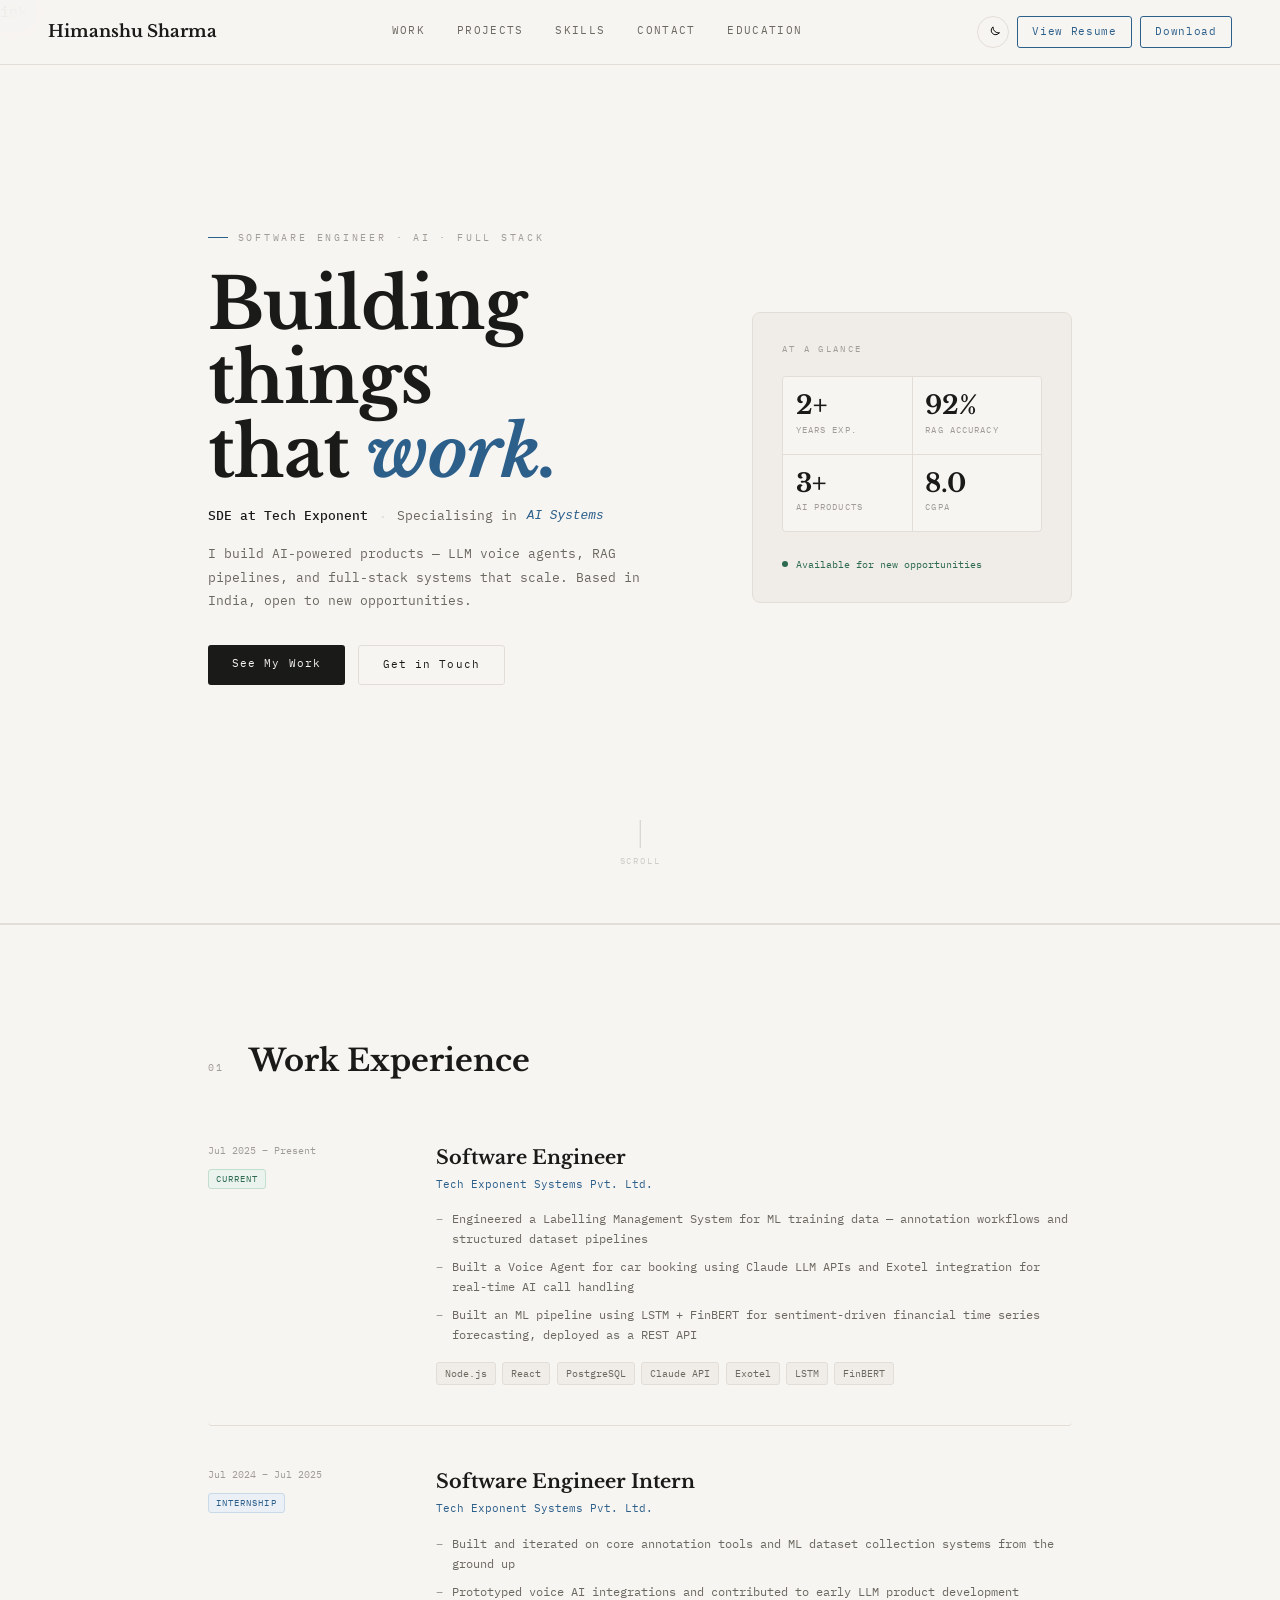
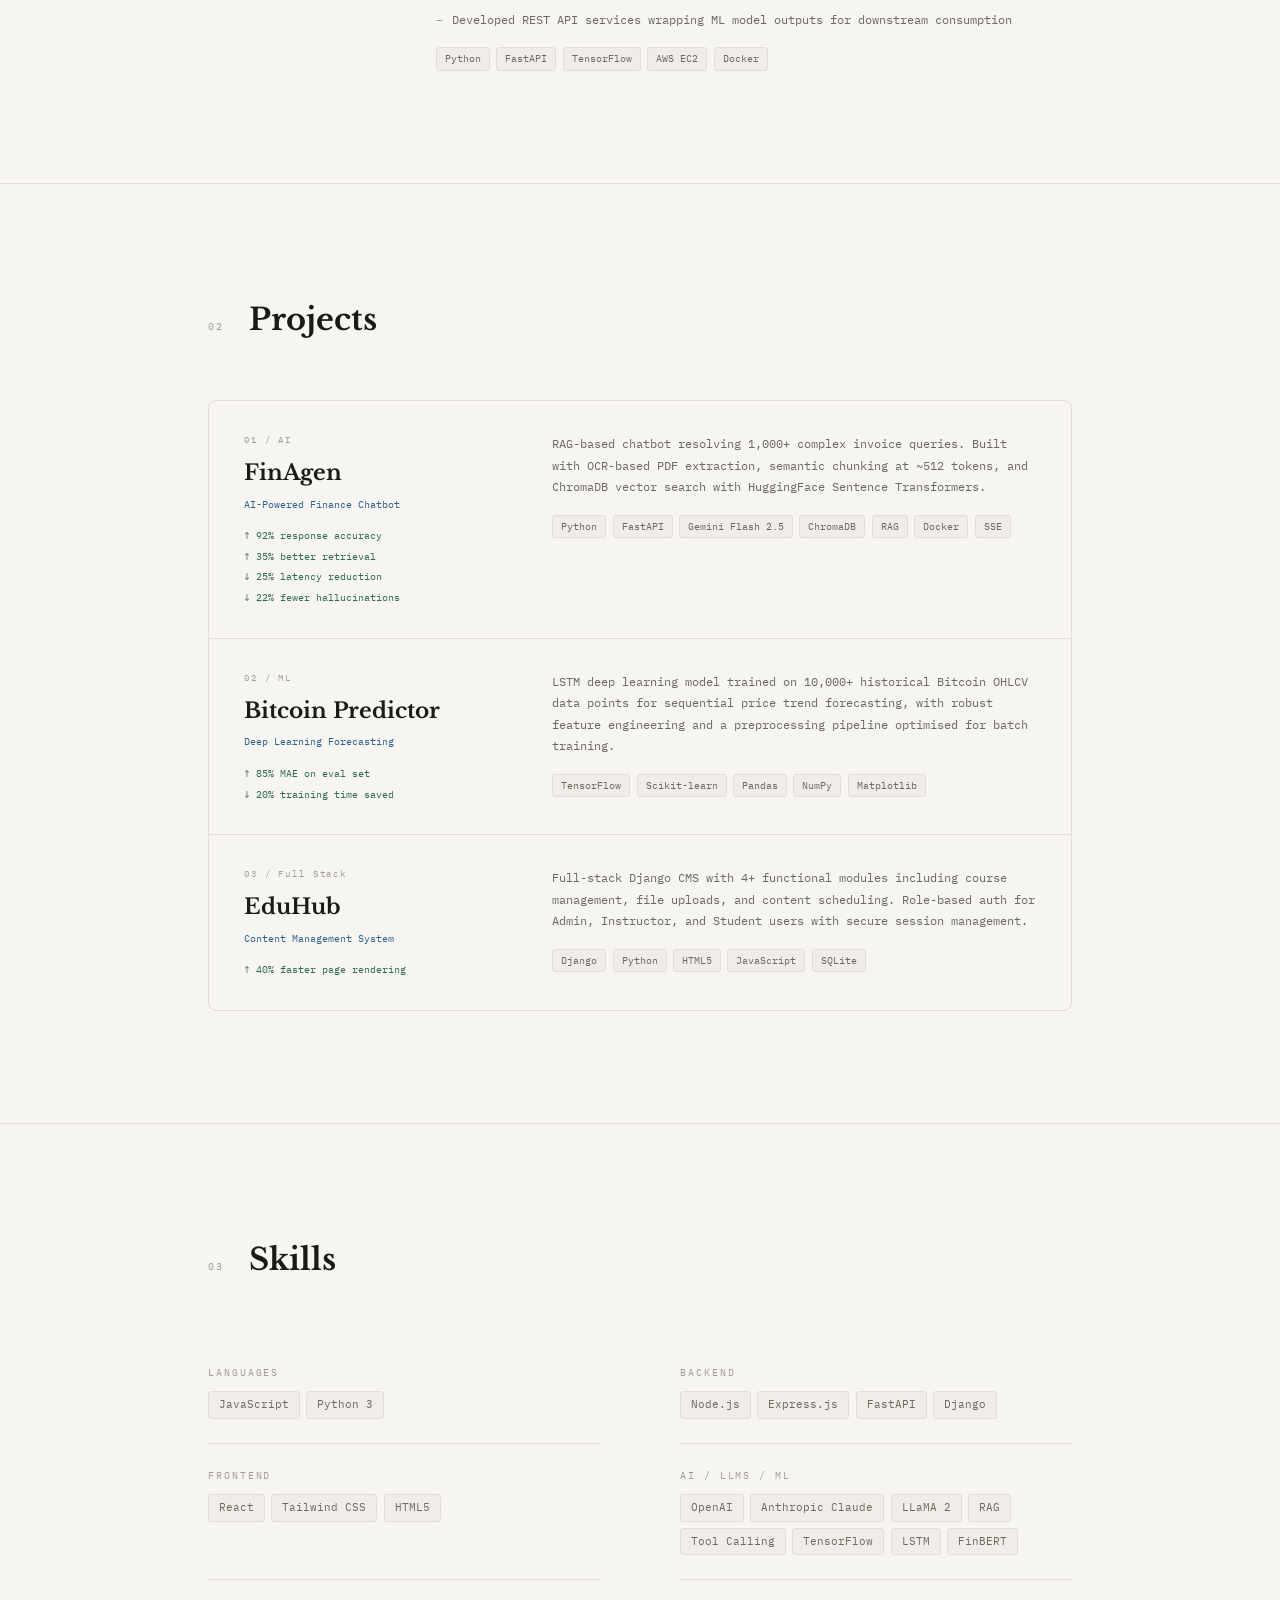
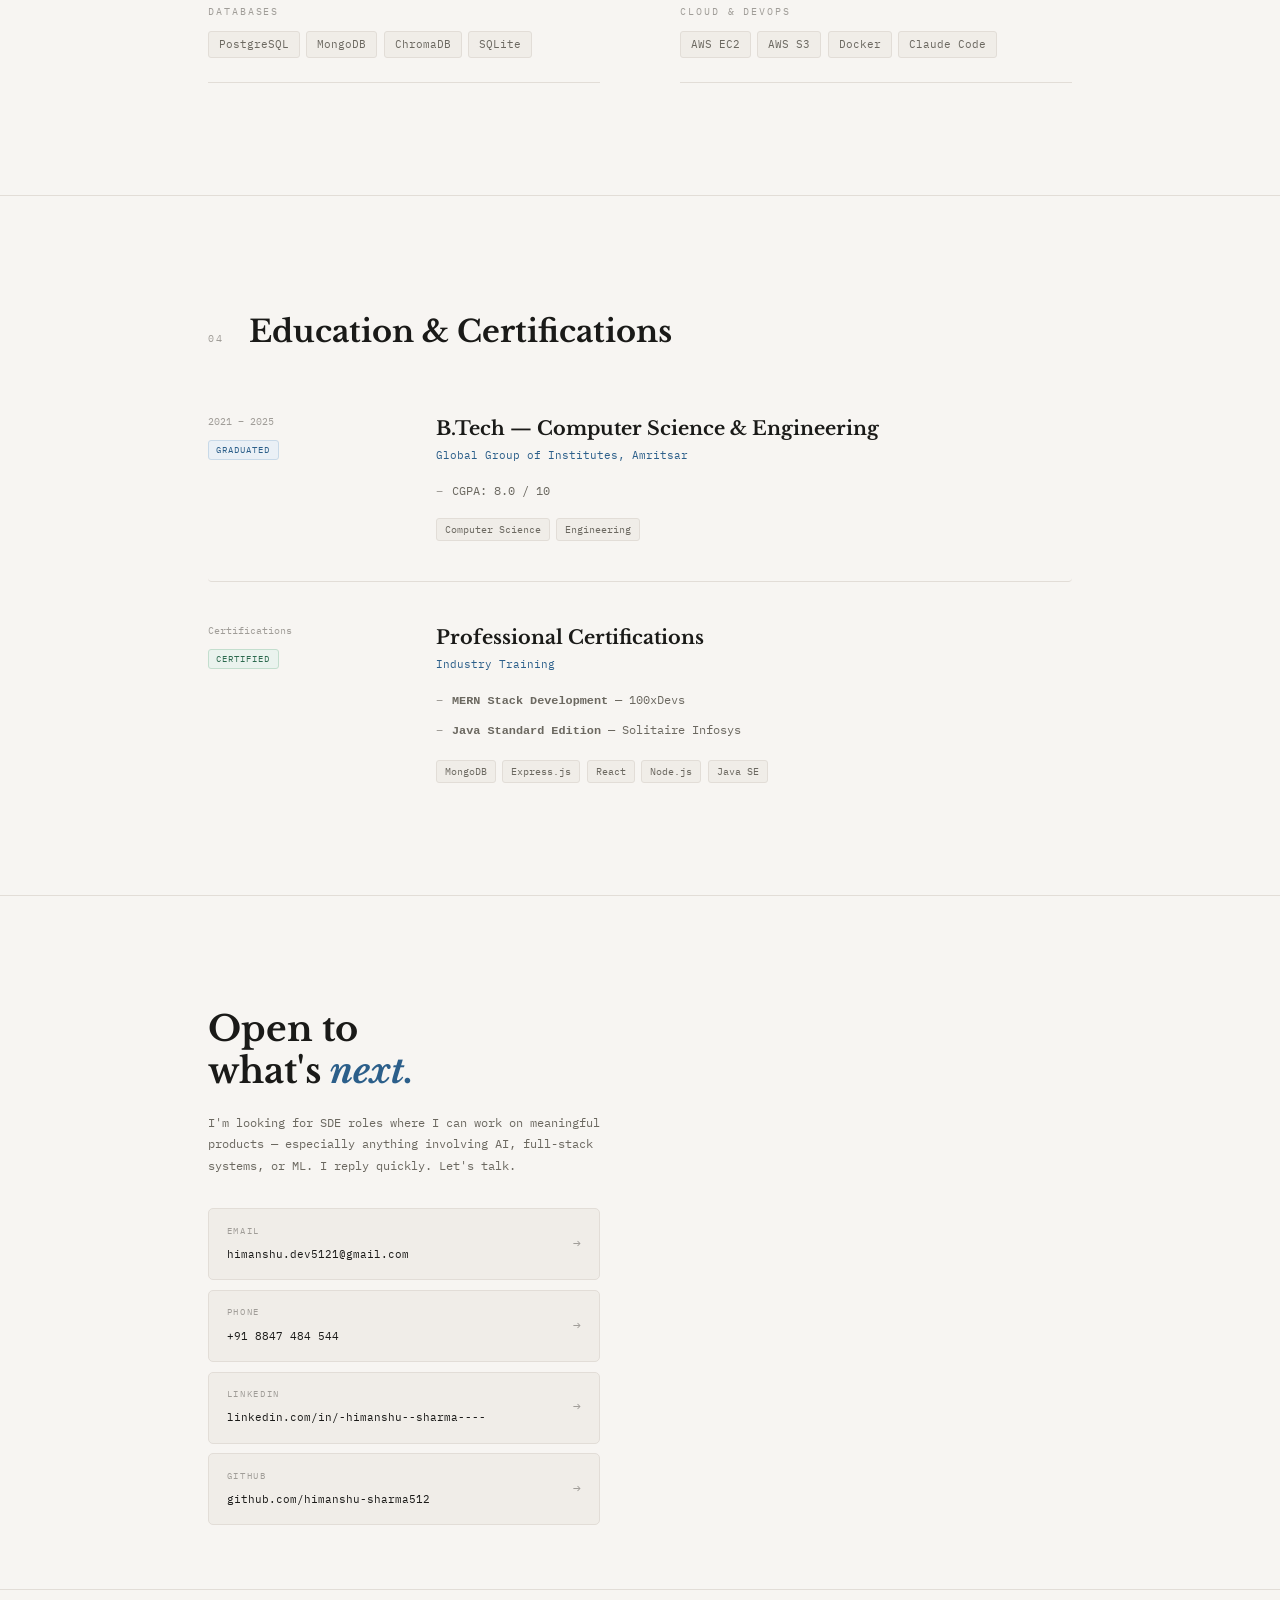
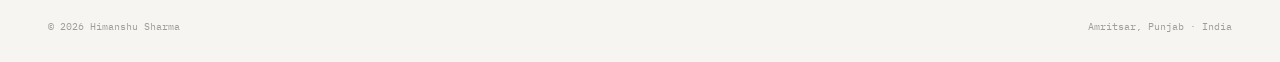
==== commit 73180390: "bug fixes minimal" ====
--- a/index.html
+++ b/index.html
@@ -292,8 +292,8 @@
 
       <div class="exp-item reveal">
         <div class="exp-left">
-          <div class="exp-period">2020 – 2024</div>
-          <span class="exp-badge badge-prev">Degree</span>
+          <div class="exp-period">2021 – 2025</div>
+          <span class="exp-badge badge-prev">Graduated</span>
         </div>
         <div class="exp-right">
           <div class="exp-role">B.Tech — Computer Science &amp; Engineering</div>
